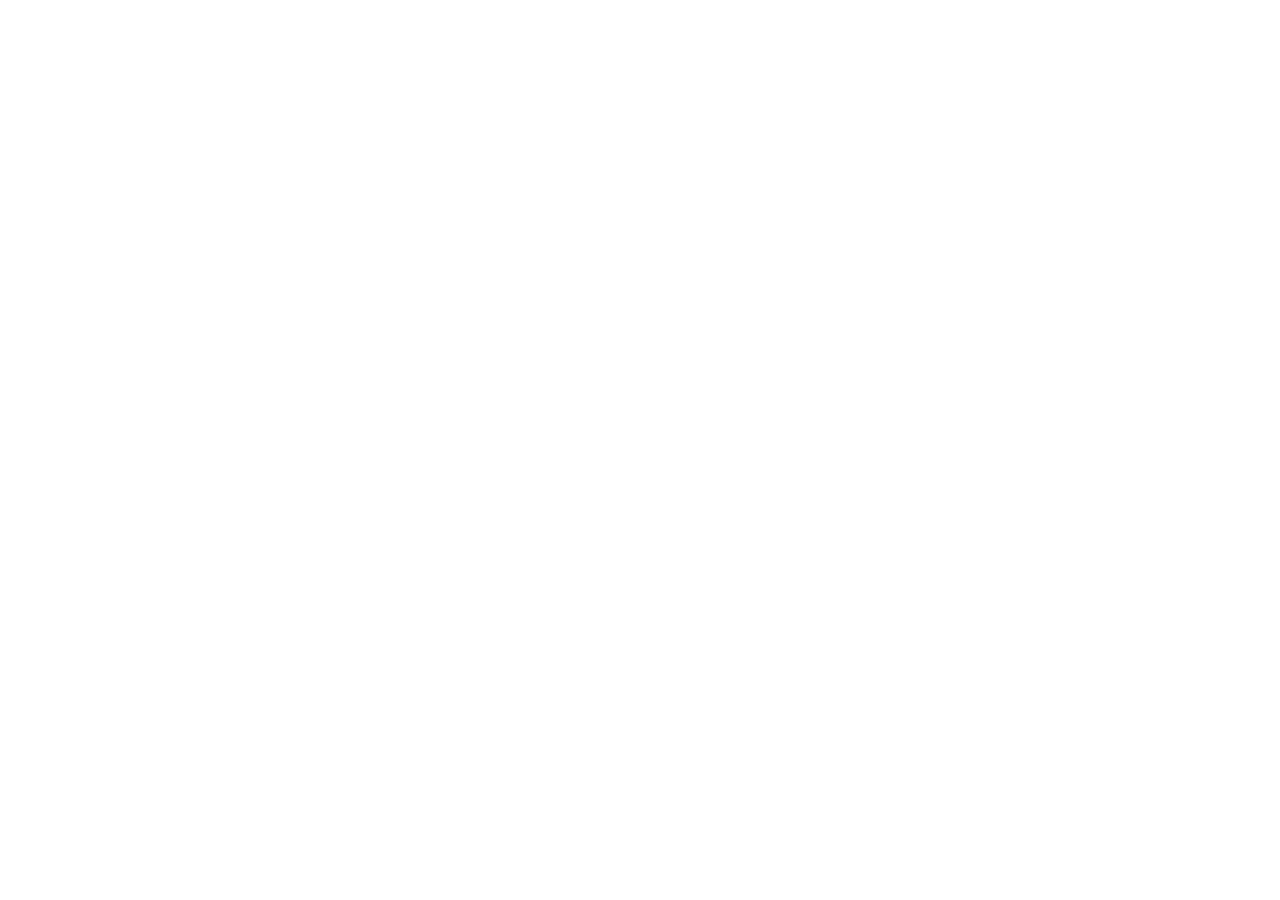
==== index.html @ 6feed7ff "feat: initialize KBZÓN HAUNDI project structure Setup initial React, Vite, and Tailwind CSS configur" ====
<!doctype html>
<html lang="es" class="scroll-smooth">
  <head>
    <meta charset="UTF-8" />
    <meta name="viewport" content="width=device-width, initial-scale=1.0" />
    <title>KBZÓN HAUNDI — Gastrobar Editorial · Gros, Donostia</title>
    <meta name="description" content="Gastrobar de cocina vasca de fusión en el barrio de Gros, Donostia–San Sebastián. Pintxos, medias raciones y cocina con carácter." />
    <meta property="og:title" content="KBZÓN HAUNDI — Gastrobar Editorial · Gros, Donostia" />
    <meta property="og:description" content="Cocina vasca con carácter. Una mesa para disfrutarla en el barrio de Gros, Donostia–San Sebastián." />
    <meta property="og:type" content="restaurant" />
    <meta property="og:image" content="/assets/aistudio/images_b47eea4e.jpg" />
    <meta name="twitter:card" content="summary_large_image" />
    <link rel="icon" type="image/jpeg" href="/assets/aistudio/images_b47eea4e.jpg" />
    <link rel="preconnect" href="https://fonts.googleapis.com" />
    <link rel="preconnect" href="https://fonts.gstatic.com" crossorigin />
    <link href="https://fonts.googleapis.com/css2?family=DM+Sans:ital,opsz,wght@0,9..40,300..800;1,9..40,300..800&family=Instrument+Serif:ital@0;1&display=swap" rel="stylesheet" />
  </head>
  <body class="bg-[#F3EEE5] text-[#211F1C] antialiased selection:bg-[#873C2F] selection:text-[#F3EEE5]">
    <div id="root"></div>
    <script type="module" src="/src/main.tsx"></script>
  </body>
</html>
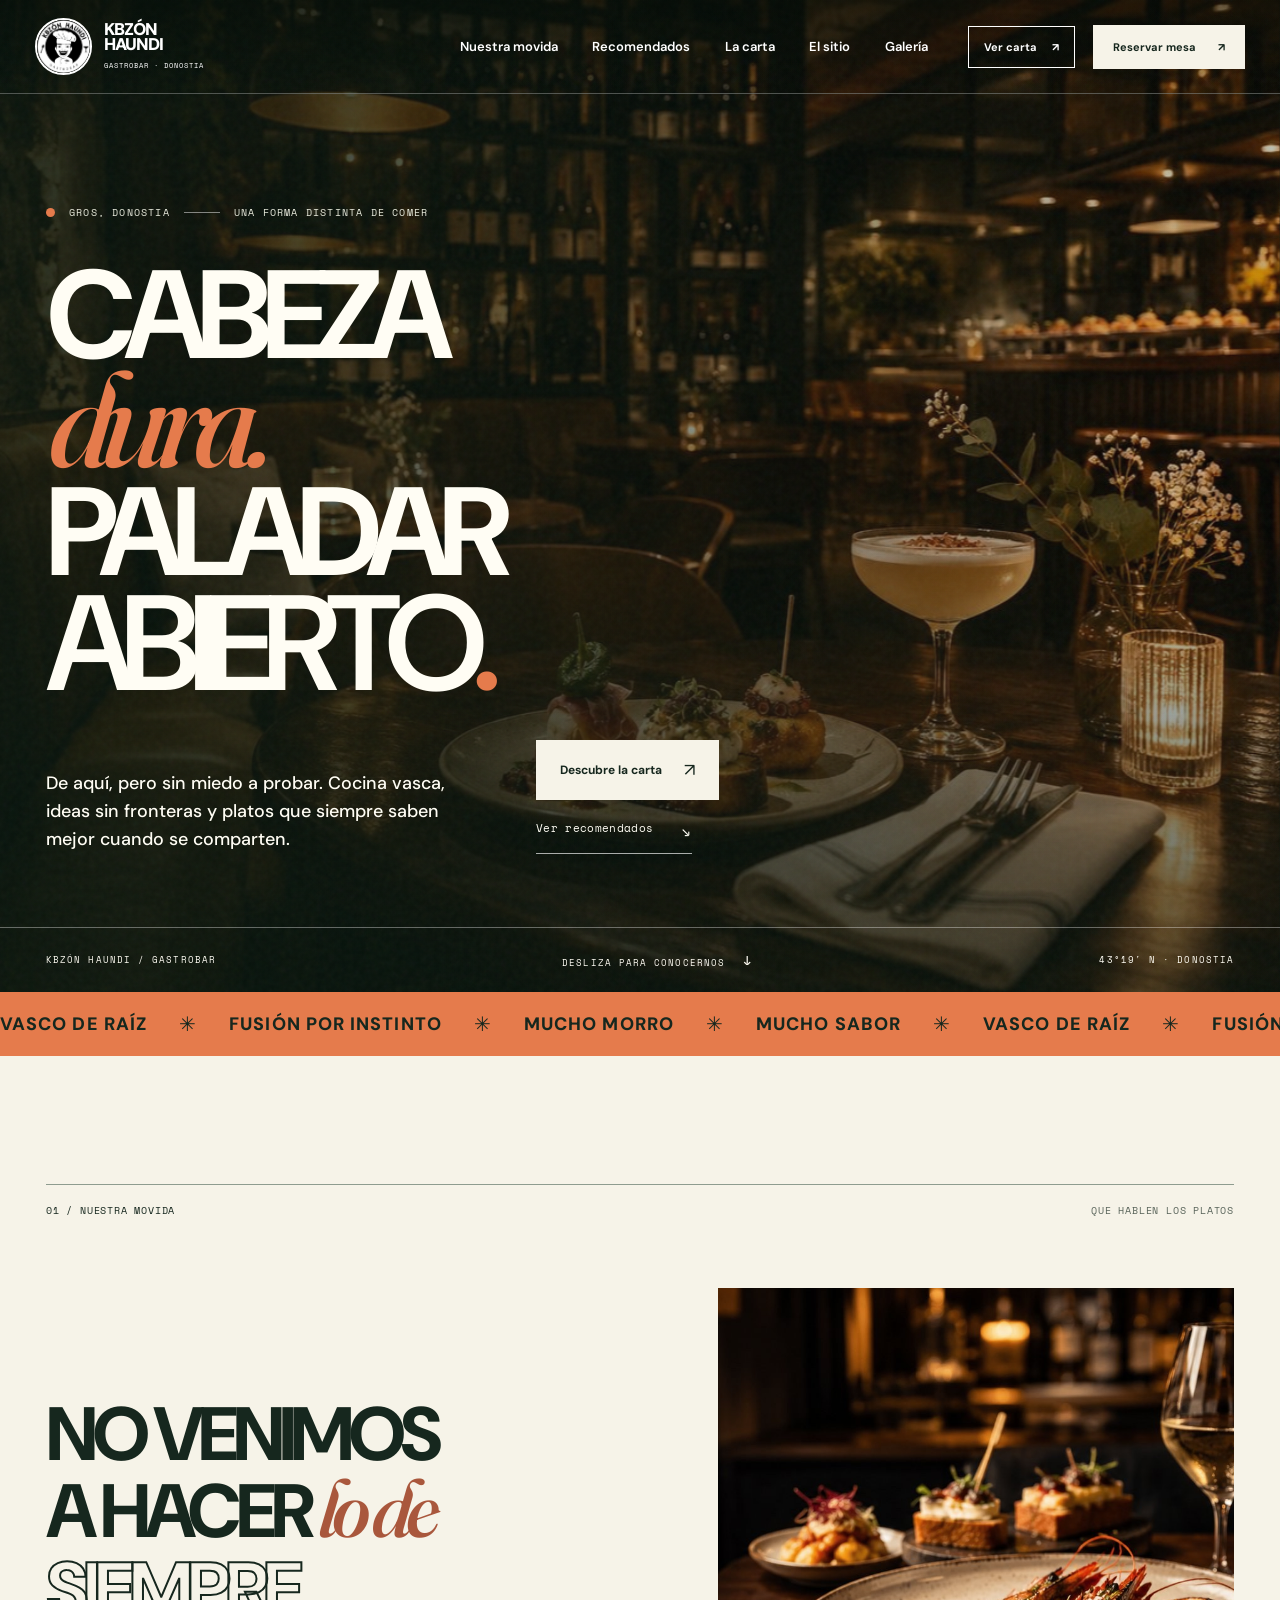
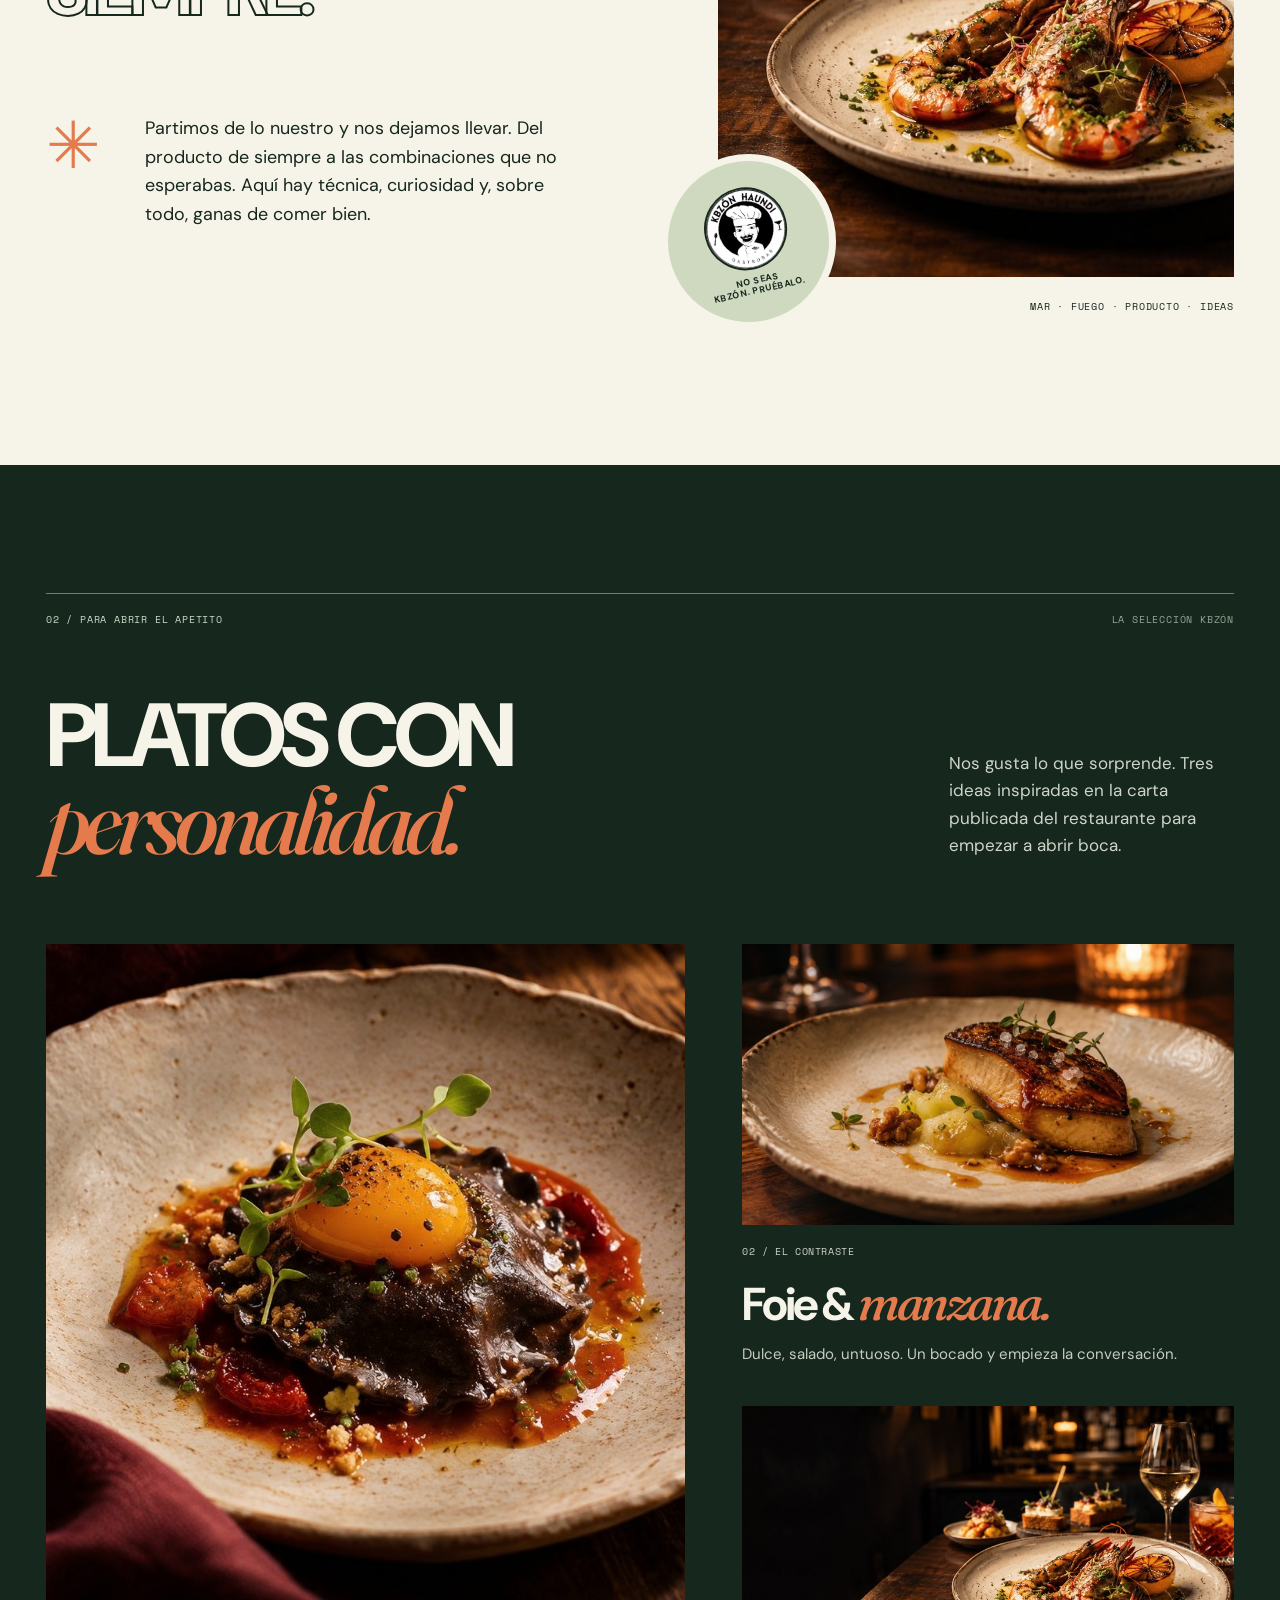
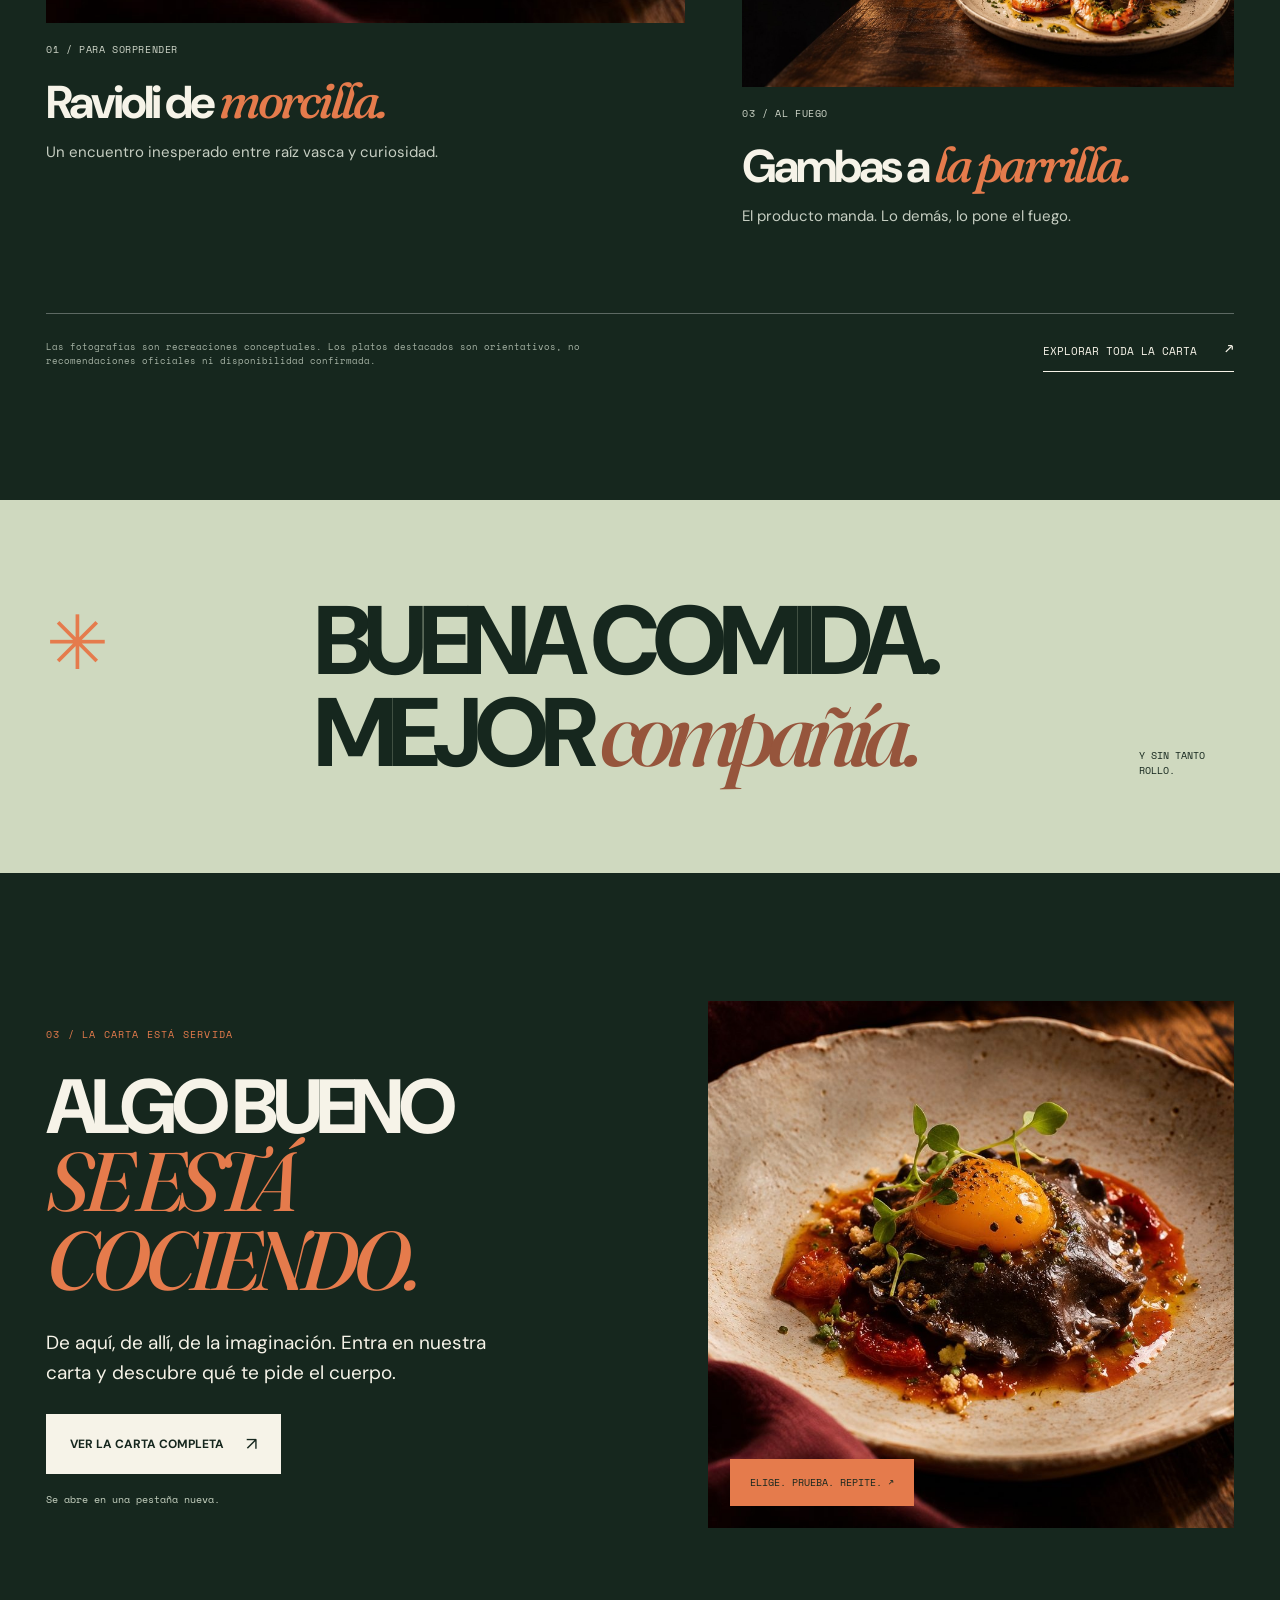
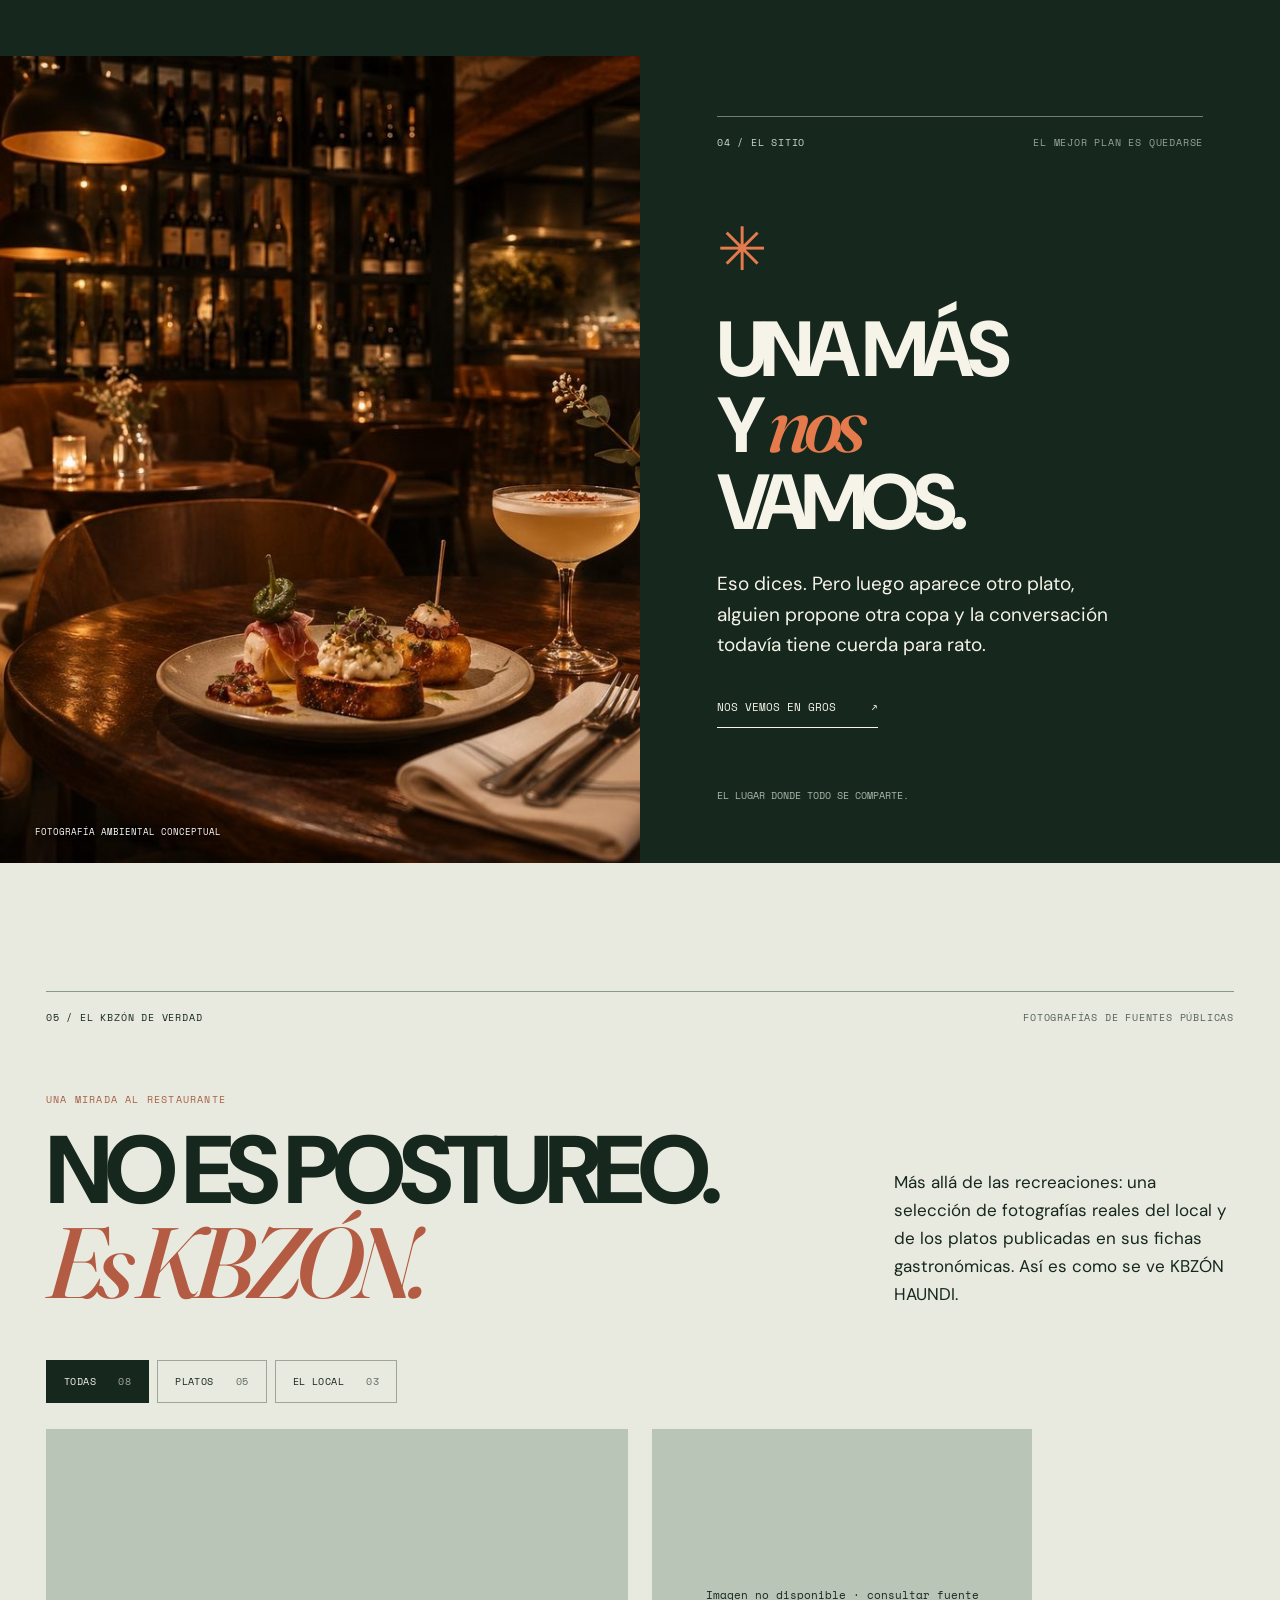
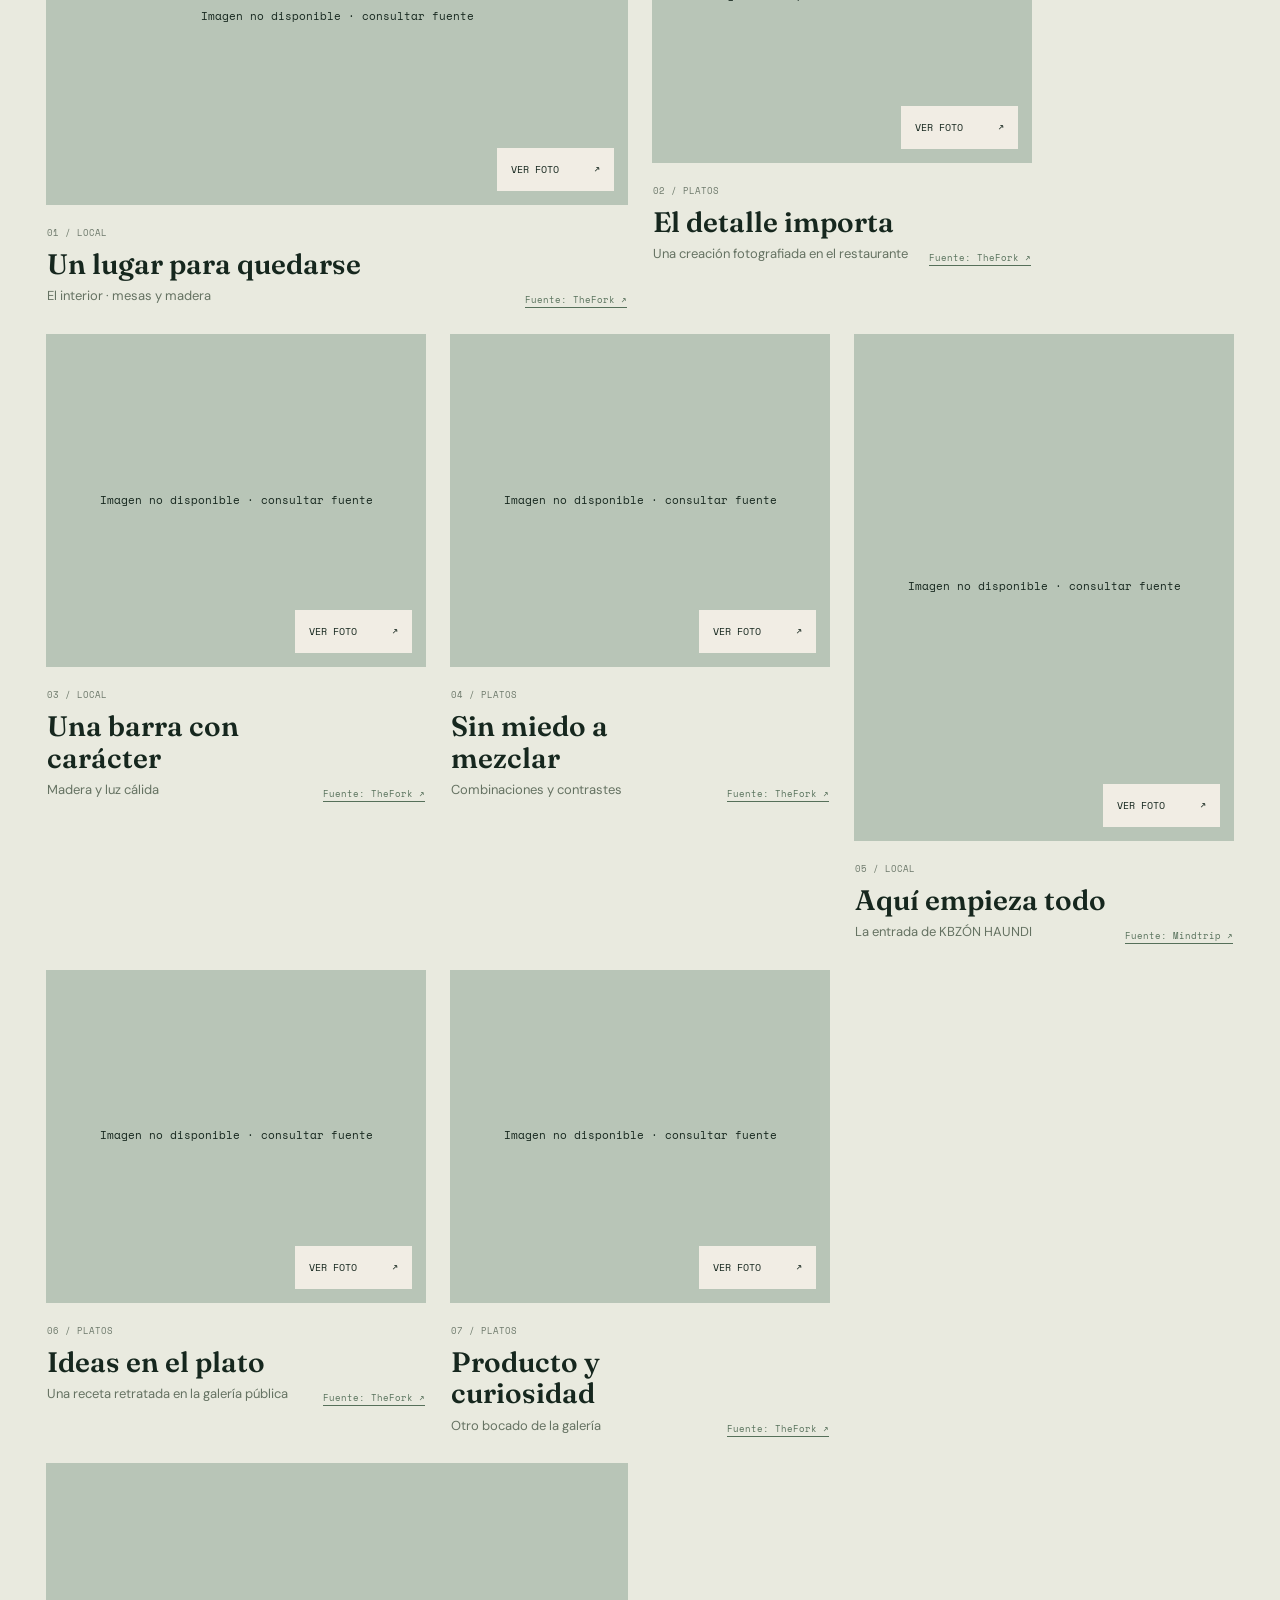
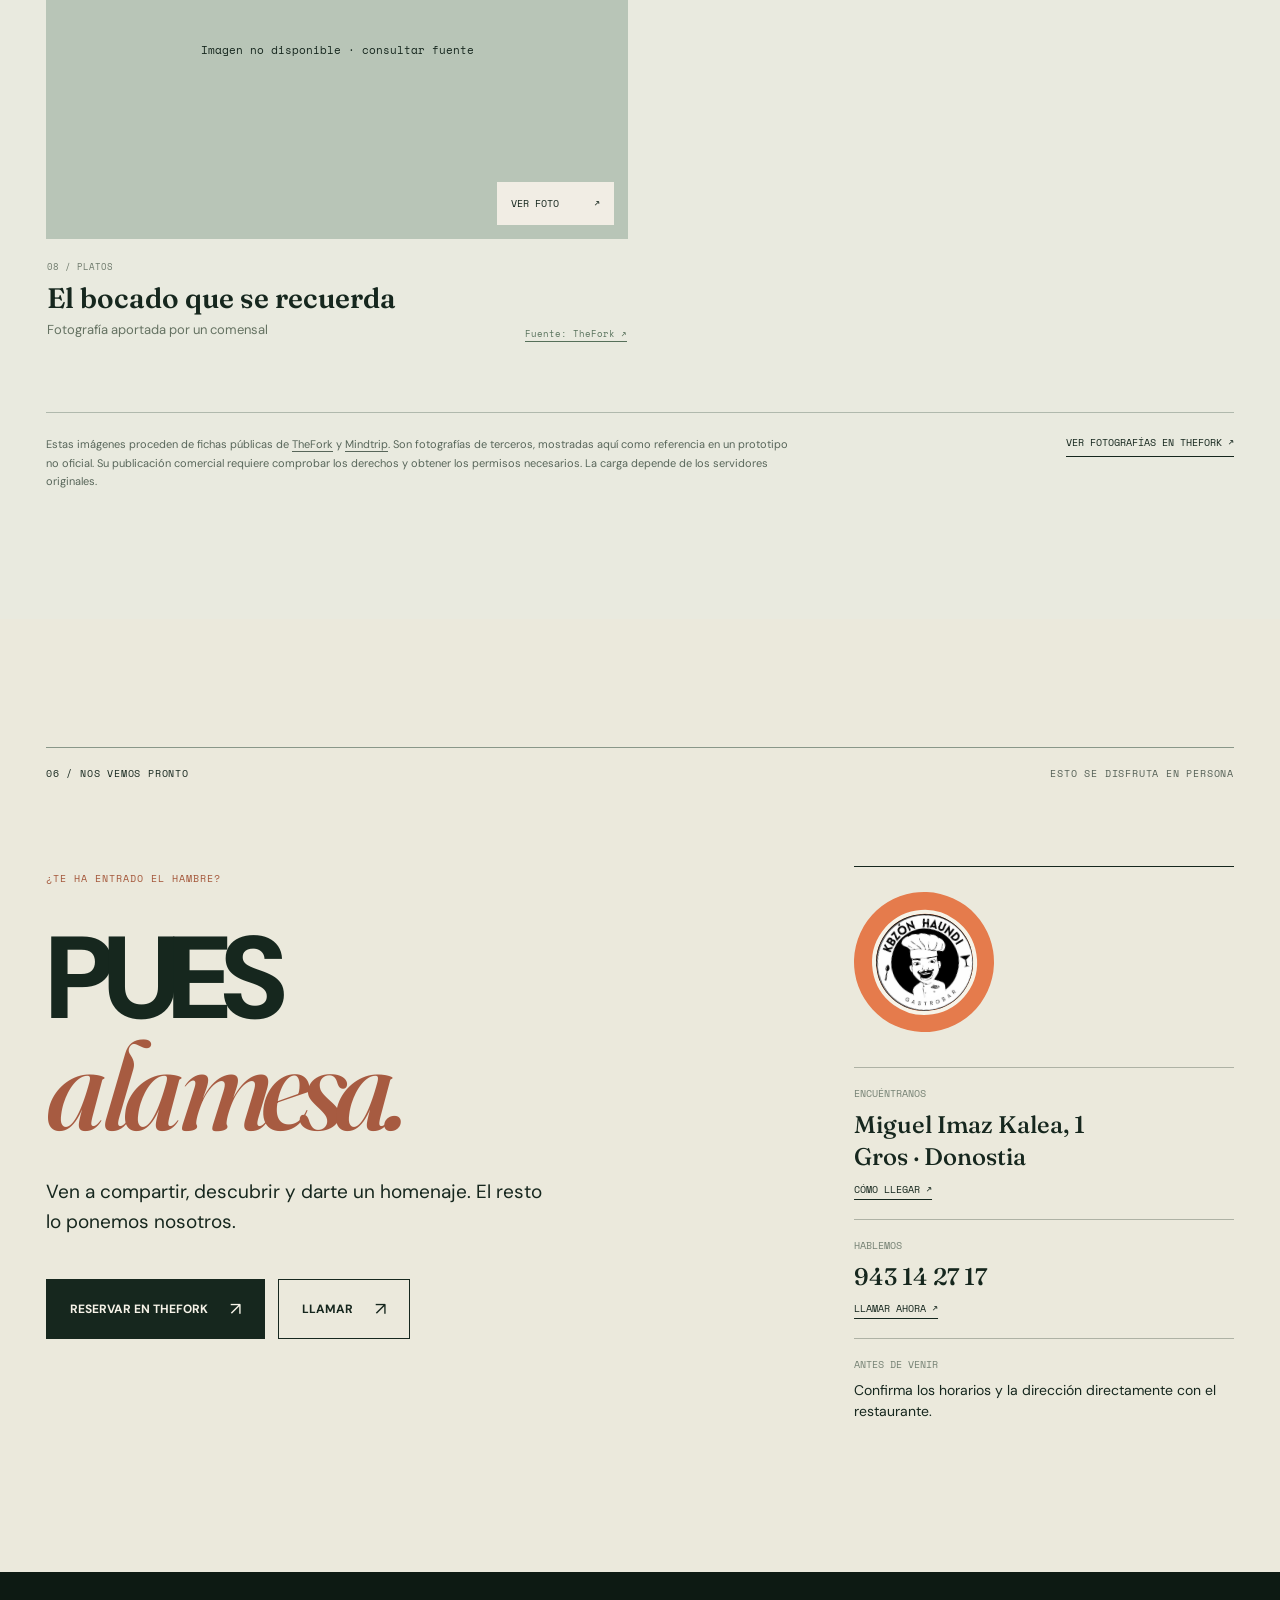
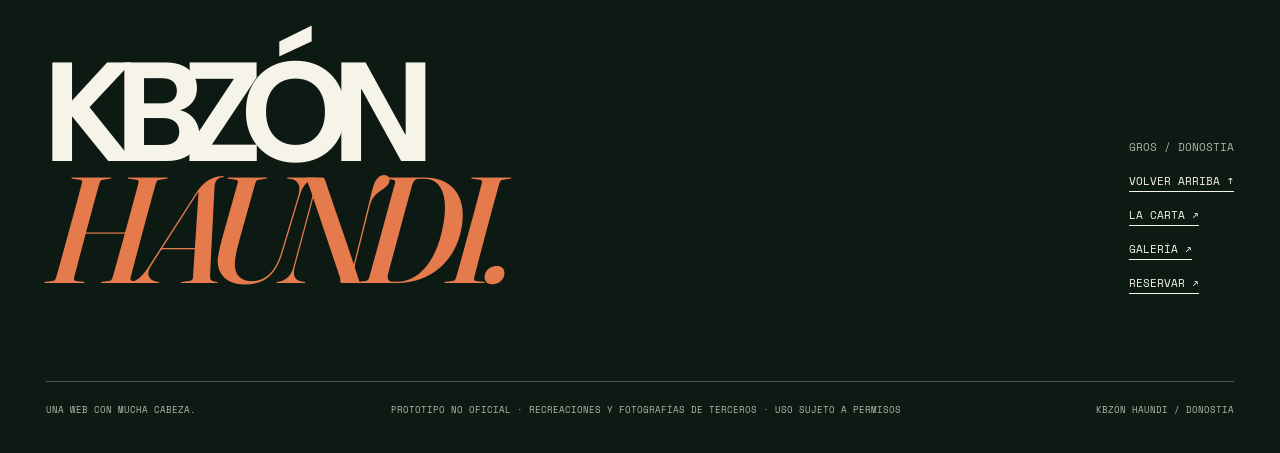
==== commit 4cba4acd: "KBZON V7: corregir acordeones moviles y preparar sitio estatico Cloudflare Pages" ====
--- a/index.html
+++ b/index.html
@@ -1,23 +1,412 @@
-<!doctype html>
-<html lang="es" class="scroll-smooth">
-  <head>
-    <meta charset="UTF-8" />
-    <meta name="viewport" content="width=device-width, initial-scale=1.0" />
-    <title>KBZÓN HAUNDI — Gastrobar Editorial · Gros, Donostia</title>
-    <meta name="description" content="Gastrobar de cocina vasca de fusión en el barrio de Gros, Donostia–San Sebastián. Pintxos, medias raciones y cocina con carácter." />
-    <meta property="og:title" content="KBZÓN HAUNDI — Gastrobar Editorial · Gros, Donostia" />
-    <meta property="og:description" content="Cocina vasca con carácter. Una mesa para disfrutarla en el barrio de Gros, Donostia–San Sebastián." />
-    <meta property="og:type" content="restaurant" />
-    <meta property="og:image" content="/assets/aistudio/images_b47eea4e.jpg" />
-    <meta name="twitter:card" content="summary_large_image" />
-    <link rel="icon" type="image/jpeg" href="/assets/aistudio/images_b47eea4e.jpg" />
-    <link rel="preconnect" href="https://fonts.googleapis.com" />
-    <link rel="preconnect" href="https://fonts.gstatic.com" crossorigin />
-    <link href="https://fonts.googleapis.com/css2?family=DM+Sans:ital,opsz,wght@0,9..40,300..800;1,9..40,300..800&family=Instrument+Serif:ital@0;1&display=swap" rel="stylesheet" />
-  </head>
-  <body class="bg-[#F3EEE5] text-[#211F1C] antialiased selection:bg-[#873C2F] selection:text-[#F3EEE5]">
-    <div id="root"></div>
-    <script type="module" src="/src/main.tsx"></script>
-  </body>
-</html>
-
+<!DOCTYPE html>
+
+<html lang="es">
+<head>
+<meta charset="utf-8"/>
+<meta content="width=device-width, initial-scale=1" name="viewport"/>
+<meta content="#16271E" name="theme-color"/>
+<meta content="KBZÓN HAUNDI · Gastrobar en Gros, Donostia. Cocina vasca con personalidad, pintxos y platos para compartir. Un lugar con mucho morro y mucho sabor." name="description"/>
+<meta content="KBZÓN HAUNDI — Cabeza dura, paladar abierto" property="og:title"/>
+<meta content="Cocina vasca, platos para compartir y mucha personalidad en Gros, Donostia." property="og:description"/>
+<meta content="assets/local.jpg" property="og:image"/>
+<link href="assets/photo-01.jpg" rel="icon" type="image/jpeg"/>
+<link href="https://fonts.googleapis.com" rel="preconnect"/>
+<link crossorigin="" href="https://fonts.gstatic.com" rel="preconnect"/>
+<link href="https://fonts.googleapis.com/css2?family=DM+Sans:wght@400;500;600;700;800&amp;family=Fraunces:ital,opsz,wght,SOFT,WONK@0,9..144,400,0,0;0,9..144,500,0,0;0,9..144,600,0,0;1,9..144,400,0,1;1,9..144,500,0,1&amp;family=Space+Mono:wght@400;700&amp;display=swap" rel="stylesheet"/>
+<style>:root{--forest:#16271E;--forest-deep:#0D1A13;--forest-2:#213B2B;--cream:#F6F3E8;--paper:#EBE9DC;--chalk:#FFFDF4;--sage:#CFD9BF;--orange:#E57B4C;--muted:#A2AA9C;--ink:#203125;--mono:'Space Mono',monospace;--sans:'DM Sans',sans-serif;--serif:'Fraunces',Georgia,serif;--wrap:1300px}
+*,*::before,*::after{box-sizing:border-box}html{scroll-behavior:smooth;scroll-padding-top:93px}body{margin:0;background:var(--cream);color:var(--forest);font-family:var(--sans);-webkit-font-smoothing:antialiased}body.lock{overflow:hidden}a{color:inherit;text-decoration:none}button{font:inherit;cursor:pointer}button,a{-webkit-tap-highlight-color:transparent}button:focus-visible,a:focus-visible{outline:3px solid var(--orange);outline-offset:4px}img{display:block;max-width:100%}::selection{background:var(--orange);color:var(--forest)}.content-wrap{width:min(var(--wrap),calc(100% - 92px));margin-inline:auto}.skip-link{position:absolute;z-index:200;top:-90px;left:12px;padding:14px;background:white;color:black}.skip-link:focus{top:12px}.scroll-progress{position:fixed;z-index:110;top:0;left:0;width:0;height:3px;background:var(--orange);pointer-events:none}.section-space{padding:clamp(88px,10vw,158px) 0}.section-eyebrow{display:flex;align-items:center;justify-content:space-between;gap:20px;border-top:1px solid #36514288;padding-top:18px;font:10px/1.5 var(--mono);letter-spacing:.08em}.section-eyebrow.light{color:#CDDAC9;border-color:#ffffff64}.section-eyebrow span:nth-child(2){opacity:.7}.reveal{opacity:0;transform:translateY(30px);transition:opacity .85s cubic-bezier(.2,.7,.2,1),transform .85s cubic-bezier(.2,.7,.2,1)}.reveal.is-visible{opacity:1;transform:translateY(0)}
+/* Sticky site header */
+.site-header{position:fixed;top:0;left:0;right:0;z-index:99;color:#fff;transition:background .35s ease,color .35s ease,box-shadow .35s ease,border .35s ease;border-bottom:1px solid #ffffff49;background:linear-gradient(180deg,rgba(5,12,7,.44),rgba(5,12,7,0));height:94px}.site-header.scrolled,.site-header.menu-active{height:76px;background:rgba(246,243,232,.97);color:var(--forest);border-color:#16271e26;box-shadow:0 8px 28px #0b20141c;backdrop-filter:blur(14px)}.header-inner{height:100%;width:min(1450px,calc(100% - 70px));margin:auto;display:flex;align-items:center;gap:30px;justify-content:space-between}.logo-link{display:flex;align-items:center;gap:12px;min-width:225px}.brand-mark{width:57px;height:57px;object-fit:cover;border-radius:50%;border:2px solid #fff;transition:transform .35s}.logo-link:hover .brand-mark{transform:rotate(-10deg)}.brand-lockup strong{font:900 17px/.87 var(--sans);letter-spacing:-.055em;display:block}.brand-lockup small{font:7px var(--mono);letter-spacing:.14em;display:block;margin-top:8px}.desktop-nav{display:flex;align-items:center;justify-content:center;gap:clamp(16px,2.7vw,40px);margin-left:auto}.desktop-nav a{font:600 13px var(--sans);position:relative;white-space:nowrap;padding:12px 0}.desktop-nav a::after{content:'';height:1px;position:absolute;left:0;right:100%;bottom:4px;background:currentColor;transition:right .25s}.desktop-nav a:hover::after,.desktop-nav a.active::after{right:0}.header-cta{display:flex;align-items:center;gap:18px;margin-left:10px}.icon-button{display:inline-flex;align-items:center;gap:5px;background:none;border:0;color:inherit;padding:7px}.icon-button svg{width:21px;height:21px;fill:none;stroke:currentColor;stroke-width:1.8}.icon-button span{font:10px var(--mono)}.reserve-header{background:var(--cream);color:var(--forest);padding:15px 20px;display:inline-flex;gap:22px;align-items:center;font:700 11px var(--sans);white-space:nowrap;transition:background .25s,transform .25s}.reserve-header:hover{transform:translateY(-2px);background:var(--sage)}.site-header.scrolled .reserve-header,.site-header.menu-active .reserve-header{background:var(--forest);color:var(--cream)}.site-header.scrolled .reserve-header:hover{background:var(--forest-2)}.menu-toggle{width:43px;height:43px;border:1px solid currentColor;color:inherit;background:transparent;display:none;align-items:center;justify-content:center;flex-direction:column;gap:6px}.menu-toggle span{height:1px;width:23px;background:currentColor;transition:transform .25s}.menu-toggle[aria-expanded=true] span:first-child{transform:translateY(3.5px) rotate(45deg)}.menu-toggle[aria-expanded=true] span:last-child{transform:translateY(-3.5px) rotate(-45deg)}.mobile-menu{display:none;position:fixed;inset:76px 0 0;z-index:95;background:var(--cream);color:var(--forest);padding:36px 6vw;overflow-y:auto}.mobile-menu.open{display:block}.mobile-menu nav{max-width:950px;margin:auto}.mobile-menu nav a{display:flex;gap:25px;align-items:baseline;border-bottom:1px solid #16271e40;padding:19px 0;font:600 clamp(28px,5vw,48px)/1.1 var(--serif)}.mobile-menu nav a span{font:11px var(--mono);color:#657467}.mobile-menu nav a b{margin-left:auto;font:25px var(--sans)}.mobile-menu-foot{text-align:center;font:10px var(--mono);padding:30px 0;color:#657467}
+/* Photo-first hero */
+.hero{position:relative;min-height:clamp(740px,100svh,1050px);display:flex;align-items:flex-end;color:var(--chalk);overflow:hidden;background:var(--forest-deep)}.hero-photo,.hero-shade,.hero-grain{position:absolute;inset:0;width:100%;height:100%}.hero-photo{object-fit:cover;object-position:center 45%;animation:hero-scale 1.7s cubic-bezier(.2,.65,.2,1) both}.hero-shade{background:linear-gradient(90deg,rgba(8,21,13,.87) 0%,rgba(8,21,13,.64) 37%,rgba(8,21,13,.14) 90%),linear-gradient(0deg,rgba(8,20,12,.65) 0%,rgba(8,20,12,0) 53%,rgba(8,20,12,.22) 100%)}.hero-grain{opacity:.25;pointer-events:none;background-image:url("data:image/svg+xml,%3Csvg viewBox='0 0 180 180' xmlns='http://www.w3.org/2000/svg'%3E%3Cfilter id='n'%3E%3CfeTurbulence type='fractalNoise' baseFrequency='.9' numOctaves='3' stitchTiles='stitch'/%3E%3C/filter%3E%3Crect width='100%25' height='100%25' filter='url(%23n)' opacity='.18'/%3E%3C/svg%3E")}.hero-content{position:relative;z-index:1;padding-top:205px;padding-bottom:138px}.hero-overline{display:flex;align-items:center;gap:14px;font:10px var(--mono);letter-spacing:.12em;color:#E9EBDD}.line-dot{width:9px;height:9px;border-radius:50%;background:var(--orange)}.thin-sep{display:block;width:36px;height:1px;background:#ffffff7a}.hero h1{font:700 clamp(82px,9.8vw,165px)/.86 var(--sans);letter-spacing:-.088em;margin:42px 0 38px;max-width:1060px}.hero h1 .serif-hero{font:italic 500 1.06em/.75 var(--serif);letter-spacing:-.08em;color:var(--orange);display:inline-block;transform:translateX(4px)}.hero h1>em{font:600 1.08em/.85 var(--sans);font-style:normal;letter-spacing:-.09em;color:var(--chalk)}.hero h1 .period{color:var(--orange)}.hero-lower{display:flex;align-items:flex-end;gap:50px;max-width:860px}.hero-lower p{font-size:clamp(16px,1.4vw,20px);font-weight:500;line-height:1.58;max-width:440px;margin:0}.hero-links{display:flex;flex-direction:column;gap:20px;align-items:start}.button{border:1px solid transparent;display:inline-flex;justify-content:space-between;align-items:center;gap:22px;min-height:54px;padding:17px 23px;font:700 12px var(--sans);transition:background .25s,color .25s,transform .25s}.button:hover{transform:translateY(-3px)}.button span{font-size:18px;font-weight:400}.button-cream{color:var(--forest);background:var(--cream)}.button-cream:hover{background:var(--sage)}.button-dark{color:var(--cream);background:var(--forest)}.button-dark:hover{background:var(--forest-2)}.button-outline{border-color:var(--forest);color:var(--forest);background:transparent}.button-outline:hover{background:var(--forest);color:var(--cream)}.text-arrow{font:11px var(--mono);letter-spacing:.03em;border-bottom:1px solid #ffffffa6;padding-bottom:9px;display:inline-flex;justify-content:space-between;gap:28px}.text-arrow span{font-size:16px}.hero-foot{z-index:2;position:absolute;bottom:0;left:0;right:0;min-height:65px;padding:17px max(46px,calc((100vw - var(--wrap))/2));border-top:1px solid #ffffff5a;display:flex;align-items:center;justify-content:space-between;font:9px var(--mono);letter-spacing:.12em}.hero-foot a span{font-size:17px;margin-left:10px}.hero-foot a:hover{color:var(--orange)}@keyframes hero-scale{from{opacity:.25;transform:scale(1.06)}to{opacity:1;transform:scale(1)}}
+.marquee{overflow:hidden;background:var(--orange);color:var(--forest);padding:19px 0;white-space:nowrap}.marquee-track{display:flex;gap:32px;width:max-content;align-items:center;animation:marquee 40s linear infinite}.marquee-track span{font:800 18px var(--sans);letter-spacing:.06em}.marquee-track .asterisk{font-size:20px;font-weight:400}@keyframes marquee{to{transform:translateX(-50%)}}
+/* Manifesto */
+.philosophy{background:var(--cream)}.philosophy-grid{display:grid;grid-template-columns:1.05fr .95fr;gap:clamp(60px,8vw,135px);align-items:center;margin-top:70px}.philosophy-copy h2{font:800 clamp(52px,5.9vw,95px)/1.03 var(--sans);letter-spacing:-.08em;margin:0}.serif-italic,.philosophy-copy h2 .serif-italic{font:italic 500 1.07em/.76 var(--serif);color:#A9573C;letter-spacing:-.08em}.philosophy-copy h2 .outline{color:transparent;-webkit-text-stroke:2px var(--forest)}.philosophy-bottom{margin-top:85px;display:flex;align-items:flex-start;gap:45px}.philosophy-bottom p{font-size:clamp(16px,1.4vw,21px);max-width:430px;line-height:1.6;margin:0}.twisted-star{font-size:65px;color:var(--orange);line-height:1}.philosophy-media{position:relative;padding-bottom:60px}.philosophy-media>img{width:100%;height:clamp(440px,46vw,660px);object-fit:cover;object-position:75% 50%;filter:saturate(.92)}.philosophy-stamp{position:absolute;bottom:8px;left:-57px;width:175px;height:175px;background:var(--sage);border-radius:50%;border:7px solid var(--cream);display:flex;flex-direction:column;align-items:center;justify-content:center;gap:7px;transform:rotate(-13deg)}.philosophy-stamp img{width:83px;height:83px;border-radius:50%;border:2px solid var(--forest)}.philosophy-stamp span{font:700 9px/1.05 var(--sans);letter-spacing:.07em;text-align:center}.editorial-note{font:10px var(--mono);position:absolute;bottom:23px;right:0;letter-spacing:.08em}
+/* Recommended */
+.recommended{background:var(--forest);color:var(--cream)}.recommended-head{display:flex;align-items:end;justify-content:space-between;gap:60px;margin:65px 0 75px}.recommended-head h2{font:800 clamp(54px,7vw,108px)/.99 var(--sans);letter-spacing:-.078em;margin:0}.recommended-head h2 em{font:italic 500 1.06em/.8 var(--serif);letter-spacing:-.07em;color:var(--orange)}.recommended-head p{max-width:285px;font-size:17px;line-height:1.6;color:#CED5C8;margin:0 0 10px}.recommended-grid{display:grid;grid-template-columns:1.13fr .87fr;column-gap:clamp(24px,5vw,74px);row-gap:65px;align-items:start}.feature-card{min-width:0}.feature-primary{grid-row:span 2}.feature-secondary{margin-top:90px}.feature-third{margin-top:-35px}.feature-photo{display:block;position:relative;width:100%;height:auto;aspect-ratio:1.13;overflow:hidden;border:0;padding:0;background:#26392b;text-align:left}.feature-secondary .feature-photo{aspect-ratio:1}.feature-third .feature-photo{aspect-ratio:1.45}.feature-photo img{position:absolute;inset:0;display:block;width:100%;height:100%;object-fit:cover;object-position:center;transition:transform .8s cubic-bezier(.2,.7,.2,1);filter:saturate(.94)}.feature-photo:hover img{transform:scale(1.055)}.photo-open{position:absolute;right:20px;bottom:20px;padding:13px 17px;background:var(--cream);color:var(--forest);font:10px var(--mono);opacity:0;transform:translateY(8px);transition:opacity .3s,transform .3s}.feature-photo:hover .photo-open,.feature-photo:focus-visible .photo-open{opacity:1;transform:translateY(0)}.feature-meta{display:flex;justify-content:space-between;align-items:center;padding-top:19px;font:10px var(--mono);letter-spacing:.06em;color:#CED5C8}.heart-toggle{border:1px solid #cad1bf9f;color:#fff;background:transparent;width:37px;height:37px;border-radius:50%;font:24px var(--sans);line-height:1}.heart-toggle.is-saved{background:var(--orange);color:var(--forest);border-color:var(--orange)}.feature-card h3{margin:12px 0 10px;font:700 clamp(30px,3.6vw,54px)/1.05 var(--sans);letter-spacing:-.065em}.feature-card h3 em{font:italic 500 1.08em var(--serif);letter-spacing:-.07em;color:var(--orange)}.feature-card p{margin:0;color:#C6CEC2;font-size:15px;line-height:1.55}.recommended-bottom{display:flex;justify-content:space-between;gap:36px;align-items:center;margin-top:85px;border-top:1px solid #ffffff4e;padding-top:22px}.recommended-bottom p{font:9px/1.6 var(--mono);color:#A7B4A6;max-width:540px;margin:0}.light-link{font:11px var(--mono);white-space:nowrap;border-bottom:1px solid var(--cream);padding-bottom:10px}.light-link span{font-size:17px;margin-left:20px}.light-link:hover{color:var(--orange)}
+.quote-band{background:var(--sage)}.quote-inner{display:flex;align-items:center;justify-content:space-between;gap:20px;padding-block:95px}.quote-star{color:var(--orange);font-size:75px;align-self:flex-start}.quote-inner p{font:800 clamp(49px,7.6vw,120px)/.94 var(--sans);letter-spacing:-.085em;margin:0}.quote-inner p em{font:italic 500 1em/.76 var(--serif);color:#96553c}.quote-tail{font:10px var(--mono);max-width:95px;line-height:1.5;align-self:flex-end}
+/* Menu inside page */
+.carta-section{background:var(--cream)}.menu-intro{display:flex;justify-content:space-between;align-items:end;gap:55px;margin:57px 0 60px}.menu-intro h2{font:800 clamp(54px,6.8vw,105px)/1 var(--sans);letter-spacing:-.08em;margin:0}.menu-intro h2 em{font:italic 500 1.07em/.85 var(--serif);color:#AA5A3E;letter-spacing:-.075em}.menu-intro p{font-size:17px;max-width:530px;line-height:1.6;margin:25px 0 0}.menu-intro-actions{display:flex;flex-direction:column;gap:13px;align-items:center;min-width:205px}.menu-intro-actions .button{width:100%}.menu-intro-actions>span{font:10px var(--mono)}.surprise-result{background:var(--sage);border-left:6px solid var(--orange);padding:28px 34px;display:flex;align-items:center;justify-content:space-between;gap:35px;margin-bottom:36px}.surprise-result[hidden]{display:none}.surprise-result small{font:10px var(--mono)}.surprise-result h3{font:700 clamp(30px,3.3vw,48px)/1 var(--serif);margin:12px 0}.surprise-result p{margin:0;font-size:15px}.surprise-actions{display:flex;flex-wrap:wrap;gap:10px}.surprise-actions button{padding:13px 15px;background:var(--forest);color:var(--cream);border:0;font:10px var(--mono)}.surprise-actions button+button{border:1px solid var(--forest);background:transparent;color:var(--forest)}.menu-panel{display:grid;grid-template-columns:.84fr 1.16fr;gap:clamp(35px,6vw,95px);min-height:510px}.menu-filters{border-top:1px solid var(--forest)}.menu-filter{width:100%;display:flex;gap:20px;align-items:center;text-align:left;border:0;border-bottom:1px solid #16271e40;background:none;padding:24px 3px;color:#738072;font:10px var(--mono);transition:color .2s}.menu-filter>span{font:800 clamp(18px,2.1vw,32px) var(--sans);letter-spacing:-.045em;color:var(--forest);opacity:.55}.menu-filter b{font-size:21px;font-weight:400;margin-left:auto;transform:rotate(-45deg);transition:transform .25s}.menu-filter.active{color:#B75C3F}.menu-filter.active>span{opacity:1}.menu-filter.active b{transform:rotate(0)}.menu-filter:hover>span{opacity:1}.menu-display{border-top:1px solid var(--forest)}.dish-row{display:grid;grid-template-columns:37px 1fr auto;gap:20px;border-bottom:1px solid #16271e30;padding:24px 0 21px;align-items:start}.dish-num{font:11px var(--mono);color:#7c897b;padding-top:8px}.dish-name{font:700 clamp(24px,2.25vw,33px)/1.13 var(--serif);letter-spacing:-.055em;margin:2px 0 10px}.dish-description{font-size:14px;color:#68776b;line-height:1.55;margin:0}.dish-tag{font:9px var(--mono);letter-spacing:.1em;color:#A85D43}.dish-save{width:36px;height:36px;border:1px solid #16271e70;border-radius:50%;font-size:24px;color:var(--forest);background:none}.dish-save.is-saved{background:var(--orange);border-color:var(--orange)}.menu-disclaimer{margin-top:70px;display:grid;grid-template-columns:.3fr 1fr auto;gap:40px;align-items:start;border-top:1px solid #16271e44;padding-top:20px}.menu-disclaimer span{font:9px var(--mono)}.menu-disclaimer p{font:11px/1.75 var(--sans);margin:0;color:#647267}.menu-disclaimer a{font:9px var(--mono);border-bottom:1px solid var(--forest);padding-bottom:7px;white-space:nowrap}
+/* Ambience */
+.atmosphere{background:var(--forest);color:var(--cream);display:grid;grid-template-columns:1fr 1fr;min-height:780px}.atmosphere-image{position:relative;min-height:780px}.atmosphere-image img{width:100%;height:100%;object-fit:cover;object-position:center 50%;position:absolute;inset:0}.atmosphere-image span{position:absolute;left:35px;bottom:25px;color:white;text-shadow:0 2px 4px #000;font:9px var(--mono)}.atmosphere-copy{padding:60px clamp(35px,6vw,100px);display:flex;flex-direction:column;justify-content:space-between}.atmosphere-copy>div:nth-child(2){padding:60px 0}.small-coral-star{color:var(--orange);font-size:60px}.atmosphere-copy h2{font:800 clamp(60px,6.1vw,105px)/.98 var(--sans);letter-spacing:-.09em;margin:23px 0 28px}.atmosphere-copy h2 em{font:italic 500 1.04em/.8 var(--serif);color:var(--orange)}.atmosphere-copy p{font-size:19px;line-height:1.6;max-width:410px}.atmosphere-copy a{font:11px var(--mono);display:inline-flex;gap:35px;border-bottom:1px solid var(--cream);padding-bottom:12px;margin-top:20px}.atmosphere-footer{font:10px var(--mono);color:#aab9a9}
+/* Footer and booking */
+.reserve-section{background:var(--paper)}.reserve-grid{display:grid;grid-template-columns:1.3fr .7fr;gap:clamp(60px,8vw,130px);padding-top:85px}.reserve-pre{font:10px var(--mono);letter-spacing:.1em;color:#a4573a}.reserve-main h2{font:800 clamp(78px,9.1vw,145px)/.96 var(--sans);letter-spacing:-.09em;margin:36px 0 30px}.reserve-main h2 em{font:italic 500 1.07em/.78 var(--serif);color:#a75b41;white-space:nowrap}.reserve-main p{font-size:19px;line-height:1.6;max-width:510px}.reserve-buttons{display:flex;gap:13px;flex-wrap:wrap;margin-top:42px}.reserve-info{border-top:1px solid var(--forest);padding-top:25px}.stamp-logo{width:140px;height:140px;background:var(--orange);border-radius:50%;display:grid;place-items:center;margin-bottom:35px;transform:rotate(-9deg)}.stamp-logo img{width:105px;height:105px;border-radius:50%;border:4px solid var(--cream)}.info-row{border-top:1px solid #16271e49;padding:18px 0 22px;display:flex;flex-direction:column;gap:8px}.info-row small{font:10px var(--mono);color:#768274}.info-row strong{font:500 24px/1.35 var(--serif)}.info-row span{font-size:14px;line-height:1.5}.info-row a{font:10px var(--mono);text-decoration:underline;text-underline-offset:6px;align-self:start}.site-footer{background:var(--forest-deep);color:var(--cream);padding:85px 0 35px}.footer-main{display:flex;justify-content:space-between;align-items:end;gap:30px}.footer-brand{font:800 clamp(70px,11vw,180px)/.8 var(--sans);letter-spacing:-.105em}.footer-brand em{font:italic 500 1.07em/.78 var(--serif);color:var(--orange)}.footer-links{display:flex;flex-direction:column;gap:18px;font:11px var(--mono)}.footer-links span{color:#a6b3a6}.footer-links a{text-decoration:underline;text-underline-offset:6px}.footer-meta{border-top:1px solid #ffffff44;display:flex;gap:25px;justify-content:space-between;align-items:center;margin-top:90px;padding-top:21px;color:#aebbad;font:9px/1.6 var(--mono)}
+/* Modal/notice */
+dialog{border:0}dialog::backdrop{background:rgba(4,14,7,.72);backdrop-filter:blur(6px)}.favorite-dialog{margin:auto min(3vw,40px) auto auto;width:min(515px,calc(100vw - 20px));height:100dvh;max-height:none;padding:clamp(24px,4vw,52px);background:var(--cream);color:var(--forest);box-shadow:-20px 0 60px #09160d4d}.fav-head{display:flex;justify-content:space-between;align-items:center;font:10px var(--mono)}.fav-head button,#close-photo{border:1px solid var(--forest);background:transparent;padding:11px;color:var(--forest)}.favorite-dialog h2{font:800 clamp(44px,5vw,64px)/1 var(--sans);letter-spacing:-.07em;margin:56px 0 12px}.favorite-dialog h2 em{font:italic 500 1.04em var(--serif);color:#af5c41}.favorite-dialog>p{line-height:1.6;color:#667467}.favorite-items{margin:30px 0;min-height:100px}.fav-item{border-top:1px solid #16271e33;padding:16px 0;display:flex;align-items:center;justify-content:space-between;gap:12px}.fav-item strong{font:500 21px var(--serif)}.fav-item button{border:0;background:transparent;color:var(--forest);font-size:20px}.fav-empty{padding:25px 0;border-block:1px solid #16271e33}.fav-actions{display:flex;gap:12px;flex-wrap:wrap}.fav-actions button{border:0;background:var(--forest);color:var(--cream);padding:14px;font:10px var(--mono)}.fav-actions button+button{background:none;color:var(--forest);border:1px solid var(--forest)}.photo-dialog{background:transparent;color:var(--cream);max-width:92vw;max-height:88vh;padding:0;overflow:visible}.photo-dialog img{max-height:75vh;width:auto;max-width:92vw;object-fit:contain}.photo-dialog p{text-align:center;font:9px/1.6 var(--mono)}#close-photo{position:absolute;top:-55px;right:0;color:var(--cream);border-color:var(--cream)}.toast{position:fixed;bottom:25px;left:50%;z-index:130;background:var(--orange);color:var(--forest);padding:14px 23px;font:12px var(--sans);box-shadow:0 10px 30px #0004;opacity:0;transform:translate(-50%,12px);transition:opacity .2s,transform .2s;pointer-events:none}.toast.show{opacity:1;transform:translate(-50%,0)}
+@media(max-width:1200px){.desktop-nav{gap:16px}.desktop-nav a{font-size:12px}.header-inner{width:calc(100% - 48px);gap:20px}.logo-link{min-width:190px}.brand-mark{width:49px;height:49px}.brand-lockup strong{font-size:16px}.hero h1{font-size:clamp(79px,10vw,135px)}.philosophy-grid{gap:60px}.philosophy-copy h2{font-size:clamp(50px,6vw,72px)}.reserve-main h2{font-size:clamp(72px,9vw,122px)}}
+@media(max-width:1000px){.desktop-nav{display:none}.menu-toggle{display:flex}.header-cta{margin-left:auto}.site-header{height:79px}.site-header.scrolled,.site-header.menu-active{height:70px}.mobile-menu{top:70px}.hero h1{font-size:clamp(78px,11vw,125px)}.hero-content{padding-top:145px}.philosophy-grid{gap:45px}.philosophy-bottom{gap:23px}.recommended-head{display:block}.recommended-head p{margin-top:26px}.menu-disclaimer{grid-template-columns:1fr 1fr}.menu-disclaimer p{grid-column:1 / -1;grid-row:2}.atmosphere-copy{padding:44px}.atmosphere-copy h2{font-size:clamp(52px,6vw,83px)}}
+@media(max-width:720px){html{scroll-padding-top:70px}.content-wrap{width:calc(100% - 40px)}.section-space{padding:80px 0}.section-eyebrow{font-size:9px}.section-eyebrow span:nth-child(2){display:none}.site-header{height:73px}.site-header.scrolled,.site-header.menu-active{height:65px}.header-inner{width:calc(100% - 30px)}.brand-mark{width:43px;height:43px}.logo-link{min-width:0;gap:8px}.brand-lockup strong{font-size:13px}.brand-lockup small{font-size:6px;margin-top:5px;letter-spacing:.06em}.header-cta{gap:9px}.reserve-header{display:none}.icon-button{padding:5px}.menu-toggle{width:38px;height:38px}.mobile-menu{top:65px;padding:24px 23px}.mobile-menu nav a{font-size:29px;padding:18px 0}.hero{min-height:100svh;min-height:max(660px,100svh);align-items:flex-end}.hero-photo{object-position:78% center}.hero-shade{background:linear-gradient(0deg,rgba(7,18,10,.92),rgba(7,18,10,.18) 70%,rgba(7,18,10,.3)),linear-gradient(90deg,#08180c45,transparent)}.hero-content{padding-top:120px;padding-bottom:98px}.hero-overline{font-size:8px;letter-spacing:.065em;gap:9px}.thin-sep{width:18px}.hero h1{font-size:clamp(52px,12.5vw,90px);letter-spacing:-.083em;margin:30px 0 30px;line-height:.94}.hero h1 .serif-hero{font-size:1.14em}.hero-lower{display:block}.hero-lower p{font-size:14px;line-height:1.58;max-width:330px}.hero-links{margin-top:24px;display:flex;flex-direction:row;align-items:center;gap:20px}.button{font-size:11px;min-height:49px;padding:14px 17px;gap:10px}.text-arrow{font-size:9px;gap:7px}.hero-foot{padding:13px 20px;min-height:49px;font-size:7px}.hero-foot span:last-child{display:none}.hero-foot a{font-size:7px}.marquee{padding:15px 0}.marquee-track{gap:23px}.marquee-track span{font-size:14px}.philosophy-grid{grid-template-columns:1fr;gap:40px;margin-top:45px}.philosophy-copy h2{font-size:clamp(48px,10vw,76px)}.philosophy-copy h2 .outline{-webkit-text-stroke:1.5px var(--forest)}.philosophy-bottom{margin-top:38px;gap:18px}.philosophy-bottom p{font-size:16px}.twisted-star{font-size:40px}.philosophy-media{margin-left:28px;padding-bottom:45px}.philosophy-media>img{height:auto;aspect-ratio:.93}.philosophy-stamp{width:120px;height:120px;left:-35px;bottom:5px;border-width:4px}.philosophy-stamp img{width:65px;height:65px}.philosophy-stamp span{font-size:6px}.editorial-note{font-size:7px;bottom:15px}.recommended-head{margin:36px 0 48px}.recommended-head h2{font-size:clamp(51px,11vw,75px)}.recommended-head p{font-size:14px;margin-top:22px}.recommended-grid{grid-template-columns:1fr;row-gap:42px}.feature-primary{grid-row:auto}.feature-secondary,.feature-third{margin:0}.feature-photo,.feature-secondary .feature-photo,.feature-third .feature-photo{aspect-ratio:1.22}.feature-card h3{font-size:36px}.feature-meta{font-size:9px}.photo-open{opacity:1;transform:none;font-size:8px;padding:10px 12px}.recommended-bottom{display:block;margin-top:50px}.recommended-bottom p{font-size:8px}.light-link{display:inline-block;margin-top:25px}.quote-inner{padding-block:65px;gap:10px}.quote-star{font-size:32px}.quote-inner p{font-size:clamp(39px,9vw,62px)}.quote-tail{display:none}.menu-intro{display:block;margin:40px 0 35px}.menu-intro h2{font-size:clamp(44px,9.8vw,73px)}.menu-intro p{font-size:15px;margin-top:22px}.menu-intro-actions{margin-top:24px;align-items:flex-start;min-width:unset}.menu-intro-actions .button{width:auto}.menu-intro-actions>span{font-size:8px}.surprise-result{display:block;padding:23px;margin-bottom:25px}.surprise-actions{margin-top:20px}.menu-panel{display:block;min-height:0}.menu-filters{display:grid;grid-template-columns:1fr 1fr;gap:9px;border:0;margin-bottom:35px}.menu-filter{padding:15px 11px;display:flex;align-items:flex-start;gap:5px;border:1px solid #16271e3d;font-size:9px;line-height:1.2}.menu-filter>span{font-size:15px;letter-spacing:-.035em}.menu-filter b{display:none}.menu-filter.active{background:var(--forest);color:var(--orange);border-color:var(--forest)}.menu-filter.active>span{color:var(--cream)}.dish-row{grid-template-columns:22px 1fr 36px;gap:9px;padding:19px 0}.dish-num{font-size:9px}.dish-name{font-size:25px}.dish-description{font-size:13px}.dish-tag{font-size:8px}.menu-disclaimer{display:flex;flex-direction:column;gap:15px;margin-top:45px}.menu-disclaimer a{align-self:flex-start}.atmosphere{display:flex;flex-direction:column}.atmosphere-image{min-height:470px}.atmosphere-copy{min-height:575px;padding:42px 23px}.atmosphere-copy>div:nth-child(2){padding:40px 0}.atmosphere-copy h2{font-size:clamp(51px,10.7vw,78px)}.atmosphere-copy p{font-size:16px}.reserve-grid{grid-template-columns:1fr;padding-top:48px;gap:60px}.reserve-main h2{font-size:clamp(61px,13.4vw,100px)}.reserve-main p{font-size:16px}.reserve-buttons{margin-top:27px}.reserve-info{display:grid;grid-template-columns:1fr 1fr;column-gap:20px}.stamp-logo{width:98px;height:98px;margin-bottom:22px}.stamp-logo img{width:74px;height:74px}.info-row{grid-column:1/-1}.info-row strong{font-size:21px}.site-footer{padding-top:68px}.footer-main{display:block}.footer-brand{font-size:clamp(63px,13.5vw,94px)}.footer-links{margin-top:55px}.footer-meta{display:flex;flex-direction:column;align-items:flex-start;gap:10px;margin-top:65px;font-size:8px}.favorite-dialog{width:100vw;max-width:none;margin:auto 0 0;height:86dvh;padding:28px 22px}.favorite-dialog h2{margin-top:28px}}
+@media(max-width:380px){.hero h1{font-size:51px}.hero-links{gap:12px}.text-arrow{font-size:8px}.hero-overline{font-size:7px}.philosophy-copy h2{font-size:45px}.reserve-main h2{font-size:59px}}
+@media(prefers-reduced-motion:reduce){html{scroll-behavior:auto}*,*::before,*::after{animation:none!important;transition:none!important}.reveal{opacity:1;transform:none}}
+
+/* v2: Galería real, sin favoritos */
+.dish-row{grid-template-columns:37px 1fr}.gallery-section{background:#e9eadf;color:var(--forest);overflow:hidden}.gallery-head{display:flex;justify-content:space-between;align-items:end;gap:64px;padding:62px 0 47px}.gallery-pretitle{font:10px var(--mono);letter-spacing:.12em;color:#a55f45}.gallery-head h2{font:800 clamp(60px,7.5vw,116px)/.99 var(--sans);letter-spacing:-.08em;margin:15px 0 0}.gallery-head h2 em{font:italic 500 1.04em/.85 var(--serif);color:#b35b43}.gallery-head>p{max-width:340px;font-size:17px;line-height:1.65;margin:0 0 5px}.gallery-toolbar{display:flex;gap:8px;align-items:center;margin-bottom:26px;flex-wrap:wrap}.gallery-filter{border:1px solid #16271e5a;padding:13px 17px;background:transparent;color:var(--forest);font:10px var(--mono);letter-spacing:.04em;transition:background .25s,color .25s}.gallery-filter span{margin-left:16px;opacity:.65}.gallery-filter:hover,.gallery-filter.active{background:var(--forest);color:var(--cream)}.gallery-grid{display:grid;grid-template-columns:repeat(12,minmax(0,1fr));gap:28px 24px}.gallery-card{grid-column:span 4;min-width:0}.gallery-card.gallery-wide{grid-column:span 6}.gallery-card.gallery-tall{grid-column:span 4}.gallery-card[hidden]{display:none}.gallery-open{padding:0;display:block;width:100%;border:0;position:relative;background:#bac6b8;overflow:hidden;aspect-ratio:1.14;color:var(--forest)}.gallery-tall .gallery-open{aspect-ratio:.75}.gallery-wide .gallery-open{aspect-ratio:1.55}.gallery-open img{width:100%;height:100%;object-fit:cover;position:absolute;inset:0;filter:saturate(.84);transition:transform .65s ease,filter .65s ease}.gallery-open:hover img{transform:scale(1.045);filter:saturate(1)}.gallery-hover{position:absolute;right:14px;bottom:14px;display:inline-flex;gap:35px;background:#f1ede4;color:var(--forest);padding:14px;font:10px var(--mono);transition:background .2s;z-index:2}.gallery-hover:hover{background:var(--orange)}.gallery-fallback{position:absolute;inset:0;display:flex;align-items:center;justify-content:center;padding:22px;text-align:center;font:11px/1.6 var(--mono);background:#b8c5b7}.gallery-fallback[hidden]{display:none}.gallery-caption{display:flex;justify-content:space-between;align-items:end;gap:15px;padding:15px 1px 0}.gallery-caption>div>span{font:9px var(--mono);color:#6d796b}.gallery-caption h3{font:600 clamp(23px,2.2vw,32px)/1.12 var(--serif);margin:7px 0}.gallery-caption p{font:13px/1.5 var(--sans);margin:0;color:#657262}.gallery-caption>a{font:9px var(--mono);color:#56705a;white-space:nowrap;flex-shrink:0;text-decoration:underline;text-underline-offset:4px}.gallery-caption>a:hover{color:#b35b43}.gallery-legal{border-top:1px solid #5064575e;padding:22px 0 0;margin-top:72px;display:flex;justify-content:space-between;align-items:start;gap:30px}.gallery-legal p{font:11px/1.7 var(--sans);max-width:750px;margin:0;color:#58665a}.gallery-legal p a{text-decoration:underline;text-underline-offset:3px}.gallery-legal>a{font:10px var(--mono);border-bottom:1px solid var(--forest);padding-bottom:6px;white-space:nowrap}.photo-dialog{width:min(1000px,94vw);max-height:93dvh;background:#101d16;padding:25px 25px 15px;color:var(--cream);overflow:auto}.photo-dialog img{max-height:69dvh;max-width:100%;margin:auto}.photo-dialog-info{display:flex;align-items:center;justify-content:space-between;gap:25px;font:11px var(--sans)}.photo-dialog-info p{text-align:left;font:11px/1.5 var(--sans);color:#c3cbbd}.photo-dialog-info a{font:10px var(--mono);white-space:nowrap;text-decoration:underline}.photo-dialog-info a[hidden],.gallery-dialog-nav[hidden]{display:none}.gallery-dialog-nav{display:flex;justify-content:space-between;gap:20px;align-items:center;border-top:1px solid #ffffff35;padding-top:16px;margin-top:10px}.gallery-dialog-nav button{background:transparent;color:#f1efe2;border:1px solid #ffffff65;padding:12px;font:10px var(--mono)}.gallery-dialog-nav span{font:11px var(--mono)}
+@media(max-width:1000px){.gallery-card,.gallery-card.gallery-tall{grid-column:span 6}.gallery-card.gallery-wide{grid-column:span 6}.gallery-head{display:block}.gallery-head>p{margin-top:28px;max-width:650px}}
+@media(max-width:720px){.dish-row{grid-template-columns:22px 1fr}.gallery-head{padding:38px 0 30px}.gallery-head h2{font-size:clamp(50px,11.2vw,76px)}.gallery-head>p{font-size:14px;margin-top:21px}.gallery-toolbar{gap:7px}.gallery-filter{font-size:9px;padding:12px 11px}.gallery-filter span{margin-left:6px}.gallery-grid{grid-template-columns:1fr;gap:32px}.gallery-card,.gallery-card.gallery-wide,.gallery-card.gallery-tall{grid-column:auto}.gallery-open,.gallery-wide .gallery-open,.gallery-tall .gallery-open{aspect-ratio:1.22}.gallery-caption h3{font-size:28px}.gallery-caption p{font-size:12px}.gallery-caption>a{font-size:8px}.gallery-legal{display:block;margin-top:45px}.gallery-legal>a{display:inline-block;margin-top:22px;font-size:9px}.photo-dialog{width:100vw;max-width:100vw;max-height:95dvh;padding:12px}.photo-dialog img{max-height:66dvh}.photo-dialog-info{display:block}.photo-dialog-info p{font-size:10px}.gallery-dialog-nav button{font-size:9px;padding:9px}.gallery-dialog-nav{gap:8px}}
+/* Ensure the lightbox close control stays INSIDE the top-layer dialog. */
+#close-photo{position:sticky;display:block;top:0;margin-left:auto;margin-bottom:8px;right:auto;z-index:5;background:var(--forest);border-color:#f1efe2;color:#f1efe2;width:42px;height:42px}
+
+.modal-image-unavailable{background:#2b4637;color:#f6f2e9;padding:60px 25px;text-align:center}.modal-image-unavailable[hidden]{display:none}.modal-image-unavailable strong{font:600 26px var(--serif)}.modal-image-unavailable p{font-size:13px}
+
+/* v2 — recommended dishes: balanced editorial gallery, with no blank image regions. */
+.feature-photo{isolation:isolate}
+@media (min-width:701px){
+  .recommended-grid{column-gap:clamp(24px,4.5vw,68px);row-gap:40px}
+  .feature-primary{grid-row:span 2}
+  .feature-primary .feature-photo{aspect-ratio:.94}
+  .feature-secondary,.feature-third{margin-top:0}
+  .feature-secondary .feature-photo,.feature-third .feature-photo{aspect-ratio:1.75}
+}
+@media (max-width:700px){
+  .recommended-grid{row-gap:38px}
+  .feature-photo,.feature-primary .feature-photo,.feature-secondary .feature-photo,.feature-third .feature-photo{aspect-ratio:1.24}
+  .feature-photo img{object-position:center}
+  .feature-meta{padding-top:15px}
+}
+
+/* v4 · Carta en página separada */
+.menu-teaser{background:var(--forest);color:var(--cream)}.menu-teaser-inner{display:grid;grid-template-columns:1fr .9fr;gap:clamp(35px,6vw,110px);align-items:center}.menu-teaser-label{font:10px var(--mono);color:var(--orange);letter-spacing:.12em}.menu-teaser h2{font:800 clamp(54px,6vw,95px)/1.02 var(--sans);letter-spacing:-.08em;margin:25px 0}.menu-teaser h2 em{font:italic 500 1.08em/.86 var(--serif);color:var(--orange)}.menu-teaser p{font-size:19px;line-height:1.6;max-width:440px;margin:25px 0}.menu-teaser small{display:block;color:#c8d3c2;font:10px var(--mono);margin-top:18px}.menu-teaser-photo{position:relative;display:block;aspect-ratio:1/1;overflow:hidden}.menu-teaser-photo img{width:100%;height:100%;object-fit:cover;transition:transform .7s}.menu-teaser-photo:hover img{transform:scale(1.04)}.menu-teaser-photo span{position:absolute;bottom:22px;left:22px;background:var(--orange);color:var(--forest);padding:16px 20px;font:10px var(--mono)}
+.carta-page .site-header{background:#12251bcc}.carta-page .site-header.scrolled{background:rgba(246,243,232,.97)}.carta-banner{position:relative;min-height:min(680px,82svh);background:var(--forest-deep);color:var(--cream);display:flex;align-items:flex-end;isolation:isolate}.carta-banner>img,.carta-banner-shade{position:absolute;inset:0;width:100%;height:100%;object-fit:cover;z-index:-1}.carta-banner>img{object-position:center 43%}.carta-banner-shade{background:linear-gradient(90deg,#09180fe6 0%,#09180fbb 44%,#09180f33 100%),linear-gradient(0deg,#07130d91,transparent 55%)}.carta-banner-content{padding-top:175px;padding-bottom:110px}.carta-banner h1{font:800 clamp(66px,8.8vw,144px)/.92 var(--sans);letter-spacing:-.095em;margin:44px 0 28px}.carta-banner h1 em{font:italic 500 1.03em/.9 var(--serif);color:var(--orange)}.carta-banner p{font-size:19px;line-height:1.5;max-width:480px}.carta-back{display:inline-block;font:10px var(--mono);border-bottom:1px solid currentColor;padding:8px 0;margin-top:21px}.carta-page .carta-section{background:var(--cream)}.carta-page .menu-panel{padding-top:20px}.carta-page .dish-row{grid-template-columns:37px 1fr 100px}.dish-name-button{border:0;background:none;color:inherit;font:inherit;letter-spacing:inherit;text-align:left;padding:4px 4px 6px 0;line-height:inherit;text-decoration:none;position:relative}.dish-name-button::after{content:'';height:1px;position:absolute;left:0;bottom:0;right:100%;background:var(--orange);transition:right .3s}.dish-name-button:hover::after,.dish-name-button:focus-visible::after{right:0}.dish-name-button:hover{color:#ad5738}.dish-photo-hint{align-self:center;color:#b65c41;font:10px var(--mono);white-space:nowrap;pointer-events:none}.dish-dialog{padding:0;border:0;background:var(--cream);color:var(--forest);width:min(980px,calc(100% - 34px));max-width:94vw;max-height:90dvh;overflow:auto;box-shadow:0 25px 120px #0008}.dish-dialog::backdrop{background:rgba(6,19,11,.78);backdrop-filter:blur(5px)}.dish-close{position:sticky;top:14px;float:right;margin:14px 14px -54px 0;z-index:5;width:43px;height:43px;border:1px solid #c2bda8;background:var(--cream);color:var(--forest);font-size:18px}.dish-modal-grid{display:grid;grid-template-columns:1.15fr .85fr;min-height:520px}.dish-modal-media{position:relative;background:#233b2d;min-height:520px}.dish-modal-media img{width:100%;height:100%;object-fit:cover;position:absolute;inset:0}.dish-modal-image-overlay{position:absolute;left:18px;bottom:18px;font:9px var(--mono);background:#f6f3e8e8;color:var(--forest);padding:12px}.dish-modal-copy{padding:clamp(35px,4vw,65px);display:flex;flex-direction:column;justify-content:center;gap:18px}.dish-modal-tag{font:10px var(--mono);letter-spacing:.08em;color:#a45a3a}.dish-modal-copy h2{font:700 clamp(36px,4.3vw,65px)/1.1 var(--serif);margin:0;letter-spacing:-.05em}.dish-modal-copy>p{font:17px/1.6 var(--sans);margin:0}.dish-modal-info{border-top:1px solid #16271e44;margin-top:10px;padding-top:25px}.dish-modal-info span{font:9px var(--mono);color:#a45a3a}.dish-modal-info p{font:12px/1.6 var(--sans);color:#647064}.dish-modal-info a{display:inline-block;font:9px var(--mono);border-bottom:1px solid #c2bda8;padding:10px 0}.dish-secondary-close{margin-top:8px;align-self:flex-start;padding:14px 0;background:none;border:none;border-bottom:1px solid var(--forest);font:10px var(--mono)}.surprise-photo-btn{background:var(--forest);color:var(--cream);border:none;padding:12px 15px;font:10px var(--mono)}.carta-end{padding:100px 0;background:var(--forest);color:var(--cream)}.carta-end span{font:11px var(--mono);color:var(--sage)}.carta-end h2{font:800 clamp(65px,7.3vw,115px)/.95 var(--sans);letter-spacing:-.08em;margin:30px 0}.carta-end h2 em{font:italic 500 1.07em var(--serif);color:var(--orange)}.carta-end>div>div{display:flex;align-items:center;gap:30px;flex-wrap:wrap}.carta-end .carta-back{margin-top:0}
+@media(max-width:950px){.menu-teaser-inner{grid-template-columns:1fr}.menu-teaser-photo{max-height:480px;aspect-ratio:1.5}}
+@media(max-width:720px){.menu-teaser h2{font-size:clamp(48px,11.6vw,78px)}.menu-teaser p{font-size:16px}.menu-teaser-photo{aspect-ratio:1.2}.carta-banner{min-height:590px}.carta-banner-content{padding-top:165px;padding-bottom:73px}.carta-banner h1{font-size:clamp(53px,11vw,84px);margin:34px 0}.carta-banner p{font-size:15px}.carta-page .dish-row{grid-template-columns:22px 1fr;position:relative}.dish-photo-hint{grid-column:2;justify-self:start;margin-top:5px;font-size:8px}.dish-modal-grid{grid-template-columns:1fr}.dish-modal-media{min-height:0;aspect-ratio:1.23}.dish-modal-copy{padding:25px 24px 40px}.dish-modal-copy h2{font-size:42px}.dish-modal-copy>p{font-size:15px}.dish-dialog{max-height:91dvh;max-width:100vw;width:calc(100vw - 18px)}.carta-end{padding:80px 0}.carta-end h2{font-size:clamp(55px,12vw,85px)}}
+
+/* Hide sourced photo links when images are internally generated. */
+.dish-modal-info a[hidden],.photo-dialog-info a[hidden]{display:none!important}
+
+/* V5 — desplegable de imagen y detalles, sin ventana modal */
+.carta-page .dish-row{row-gap:0;scroll-margin-top:130px;transition:background .2s ease}
+.carta-page .dish-row.expanded{background:#e8ece1}
+.carta-page .dish-row.expanded .dish-name-button{color:#b05c3d}
+.carta-page .dish-name-button{cursor:pointer}
+.carta-page .dish-name-button:focus-visible,.dish-collapse-button:focus-visible{outline:2px solid var(--orange);outline-offset:4px}
+.carta-page .dish-photo-hint{color:#ae6345;transition:color .2s;white-space:nowrap}
+.carta-page .dish-row.expanded .dish-photo-hint{color:var(--forest)}
+.dish-accordion{grid-column:1/-1;display:grid;grid-template-rows:0fr;min-width:0;opacity:0;visibility:hidden;transition:grid-template-rows .42s cubic-bezier(.22,.8,.2,1),opacity .32s ease,visibility .42s}
+.dish-row.expanded .dish-accordion{grid-template-rows:1fr;opacity:1;visibility:visible}
+.dish-accordion-inner{min-width:0;min-height:0;overflow:hidden}
+.dish-expand-layout{display:grid;grid-template-columns:minmax(0,1.1fr) minmax(0,.9fr);margin:24px 0 7px;background:#16271e;color:#f4efe3;min-width:0}
+.dish-expand-media{position:relative;min-height:340px;overflow:hidden;background:#334e3b}
+.dish-expand-image{display:block;width:100%;height:100%;min-height:340px;max-height:560px;object-fit:cover;aspect-ratio:1.35}
+.dish-expand-copy{padding:clamp(26px,4vw,55px);display:flex;flex-direction:column;justify-content:center;align-items:flex-start;min-width:0}
+.dish-expand-kicker,.dish-expand-note>span{color:#e9986f;font:10px/1.5 var(--mono);letter-spacing:.075em}
+.dish-expand-copy h4{font:600 clamp(32px,3.2vw,51px)/1.05 var(--serif);letter-spacing:-.045em;margin:20px 0 12px}
+.dish-expand-copy>p{font-size:15px;line-height:1.65;color:#ece9de;margin:0 0 25px}
+.dish-expand-note{border-top:1px solid #ffffff50;padding-top:20px;width:100%;margin-top:auto}
+.dish-expand-note p{color:#c2cfbf;font:12px/1.6 var(--sans);margin:10px 0}
+.dish-expand-note a{display:inline-block;font:10px var(--mono);padding:10px 0;border-bottom:1px solid #efc0a5;color:#f4efe3}
+.dish-collapse-button{margin-top:27px;background:transparent;color:#f4efe3;border:1px solid #d0d3c7;padding:14px 20px;font:10px var(--mono);transition:background .2s,color .2s}
+.dish-collapse-button:hover{background:var(--cream);color:var(--forest)}
+@media(max-width:720px){
+ .carta-page .dish-row{scroll-margin-top:90px}
+ .dish-expand-layout{grid-template-columns:1fr;margin:18px 0 8px}
+ .dish-expand-media{min-height:0}
+ .dish-expand-image{aspect-ratio:1.45;min-height:0;max-height:310px;object-fit:cover}
+ .dish-expand-copy{padding:24px}
+ .dish-expand-copy h4{font-size:clamp(32px,9vw,46px)}
+ .dish-expand-copy>p{font-size:14px}
+ .dish-expand-note{margin-top:8px}
+ .dish-collapse-button{margin-top:23px}
+ .dish-photo-hint{grid-column:2}
+}
+@media(prefers-reduced-motion:reduce){.dish-accordion{transition:none}.carta-page .dish-row{transition:none}}
+
+/* V6 · Accesos a carta y reserva siempre visibles en el HOME */
+.quick-menu-header{background:transparent;border:1px solid currentColor;color:inherit;padding:13px 15px;display:inline-flex;align-items:center;gap:15px;font:700 11px var(--sans);white-space:nowrap;transition:background .25s,color .25s,transform .25s}
+.quick-menu-header:hover{background:var(--cream);color:var(--forest);transform:translateY(-2px)}
+.site-header.scrolled .quick-menu-header,.site-header.menu-active .quick-menu-header{border-color:var(--forest)}
+.site-header.scrolled .quick-menu-header:hover,.site-header.menu-active .quick-menu-header:hover{background:var(--forest);color:var(--cream)}
+.home-quick-actions{display:none}
+/* Mantener ambos accesos sin comprimir el menú de navegación. */
+@media(max-width:1270px) and (min-width:721px){.desktop-nav{display:none}.menu-toggle{display:flex}.header-cta{margin-left:auto}}
+@media(max-width:720px){
+ .quick-menu-header{display:none}
+ .home-quick-actions{display:grid;grid-template-columns:1fr 1fr;gap:3px;position:fixed;bottom:calc(12px + env(safe-area-inset-bottom,0px));left:12px;right:12px;z-index:91;background:rgba(246,243,232,.97);padding:5px;border:1px solid rgba(22,39,30,.2);box-shadow:0 14px 50px rgba(7,18,10,.28);backdrop-filter:blur(14px);border-radius:4px}
+ .home-quick-link{display:flex;align-items:center;justify-content:space-between;min-height:48px;padding:12px 17px;font:700 12px var(--sans);text-decoration:none;letter-spacing:.01em}
+ .home-quick-link span{font-size:18px;font-weight:400}
+ .home-quick-menu{background:var(--forest);color:var(--cream)}
+ .home-quick-book{background:var(--orange);color:var(--forest)}
+ .home-quick-link:active{filter:brightness(.93)}
+ body:not(.lock){padding-bottom:calc(90px + env(safe-area-inset-bottom,0px))}
+ body.lock .home-quick-actions{display:none}
+}
+</style>
+<title>KBZÓN HAUNDI · Gastrobar en Gros · Donostia</title>
+</head>
+<body>
+<a class="skip-link" href="#contenido">Saltar al contenido</a>
+<div aria-hidden="true" class="scroll-progress" id="scroll-progress"></div>
+<header class="site-header" id="site-header">
+<div class="header-inner">
+<a aria-label="KBZÓN HAUNDI — Volver al inicio" class="logo-link" href="#inicio">
+<img alt="Logotipo original de KBZÓN HAUNDI" class="brand-mark" height="55" src="assets/photo-01.jpg" width="55"/>
+<span class="brand-lockup"><strong>KBZÓN<br/>HAUNDI</strong><small>GASTROBAR · DONOSTIA</small></span>
+</a>
+<nav aria-label="Navegación principal" class="desktop-nav">
+<a href="#filosofia">Nuestra movida</a>
+<a href="#recomendados">Recomendados</a>
+<a href="carta.html" rel="noopener noreferrer" target="_blank">La carta</a>
+<a href="#ambiente">El sitio</a><a href="#galeria">Galería</a>
+</nav>
+<div class="header-cta">
+  <a class="quick-menu-header" href="carta.html" target="_blank" rel="noopener noreferrer">Ver carta <span aria-hidden="true">↗</span></a>
+<a class="reserve-header" href="https://www.thefork.es/restaurante/kbzon-haundi-r823366" rel="noopener noreferrer" target="_blank">Reservar mesa <span aria-hidden="true">↗</span></a>
+<button aria-controls="mobile-menu" aria-expanded="false" aria-label="Abrir menú" class="menu-toggle" id="menu-toggle" type="button"><span></span><span></span></button>
+</div>
+</div>
+</header>
+<!-- Accesos persistentes móviles: visibles mientras se navega por el inicio -->
+<nav class="home-quick-actions" aria-label="Accesos rápidos a carta y reservas">
+  <a class="home-quick-link home-quick-menu" href="carta.html" target="_blank" rel="noopener noreferrer">Ver carta <span aria-hidden="true">↗</span></a>
+  <a class="home-quick-link home-quick-book" href="https://www.thefork.es/restaurante/kbzon-haundi-r823366" target="_blank" rel="noopener noreferrer">Reservar <span aria-hidden="true">↗</span></a>
+</nav>
+<div class="mobile-menu" id="mobile-menu" inert="">
+<nav aria-label="Navegación móvil">
+<a href="#inicio"><span>01</span>Inicio <b>↗</b></a>
+<a href="#filosofia"><span>02</span>Nuestra movida <b>↗</b></a>
+<a href="#recomendados"><span>03</span>Recomendados <b>↗</b></a>
+<a href="carta.html" rel="noopener noreferrer" target="_blank"><span>04</span>La carta <b>↗</b></a>
+<a href="#ambiente"><span>05</span>El sitio <b>↗</b></a>
+<a href="#galeria"><span>06</span>Galería <b>↗</b></a>
+<a href="#reservas"><span>07</span>Reserva <b>↗</b></a>
+</nav>
+<div class="mobile-menu-foot">GROS · DONOSTIA · KBZÓN HAUNDI</div>
+</div>
+<main id="contenido">
+<section aria-label="Bienvenida a KBZÓN HAUNDI" class="hero" id="inicio">
+<img alt="Ambiente gastronómico cálido, mesa con pintxos y una copa en un gastrobar. Imagen conceptual." class="hero-photo" fetchpriority="high" src="assets/photo-02.jpg"/>
+<div aria-hidden="true" class="hero-shade"></div>
+<div aria-hidden="true" class="hero-grain"></div>
+<div class="hero-content content-wrap">
+<div class="hero-overline reveal"><span class="line-dot"></span> GROS, DONOSTIA <span class="thin-sep"></span> UNA FORMA DISTINTA DE COMER</div>
+<h1 class="reveal">CABEZA<br/><span class="serif-hero">dura.</span><br/>PALADAR<br/><em>ABIERTO<span class="period">.</span></em></h1>
+<div class="hero-lower reveal">
+<p>De aquí, pero sin miedo a probar. Cocina vasca, ideas sin fronteras y platos que siempre saben mejor cuando se comparten.</p>
+<div class="hero-links">
+<a class="button button-cream" href="carta.html" rel="noopener noreferrer" target="_blank">Descubre la carta <span>↗</span></a>
+<a class="text-arrow" href="#recomendados">Ver recomendados <span>↘</span></a>
+</div>
+</div>
+</div>
+<div class="hero-foot"><span>KBZÓN HAUNDI / GASTROBAR</span><a href="#filosofia">DESLIZA PARA CONOCERNOS <span>↓</span></a><span>43°19' N · DONOSTIA</span></div>
+</section>
+<div aria-label="Cocina vasca, otra manera de entenderla" class="marquee"><div aria-hidden="true" class="marquee-track"><span>VASCO DE RAÍZ</span><span class="asterisk">✳</span><span>FUSIÓN POR INSTINTO</span><span class="asterisk">✳</span><span>MUCHO MORRO</span><span class="asterisk">✳</span><span>MUCHO SABOR</span><span class="asterisk">✳</span><span>VASCO DE RAÍZ</span><span class="asterisk">✳</span><span>FUSIÓN POR INSTINTO</span><span class="asterisk">✳</span><span>MUCHO MORRO</span><span class="asterisk">✳</span><span>MUCHO SABOR</span><span class="asterisk">✳</span></div></div>
+<section class="philosophy section-space" id="filosofia">
+<div class="content-wrap">
+<div class="section-eyebrow reveal"><span>01 / NUESTRA MOVIDA</span><span>QUE HABLEN LOS PLATOS</span></div>
+<div class="philosophy-grid">
+<div class="philosophy-copy reveal">
+<h2>NO VENIMOS<br/>A HACER <span class="serif-italic">lo de</span><br/><span class="outline">SIEMPRE.</span></h2>
+<div class="philosophy-bottom"><span aria-hidden="true" class="twisted-star">✳</span><p>Partimos de lo nuestro y nos dejamos llevar. Del producto de siempre a las combinaciones que no esperabas. Aquí hay técnica, curiosidad y, sobre todo, ganas de comer bien.</p></div>
+</div>
+<div class="philosophy-media reveal">
+<img alt="Gambas a la parrilla con cítricos; fotografía conceptual" loading="lazy" src="assets/photo-03.jpg"/>
+<div class="philosophy-stamp"><img alt="" aria-hidden="true" src="assets/photo-01.jpg"/><span>NO SEAS<br/>KBZÓN. PRUÉBALO.</span></div>
+<div class="editorial-note">MAR · FUEGO · PRODUCTO · IDEAS</div>
+</div>
+</div>
+</div>
+</section>
+<section class="recommended section-space" id="recomendados">
+<div class="content-wrap">
+<div class="section-eyebrow light reveal"><span>02 / PARA ABRIR EL APETITO</span><span>LA SELECCIÓN KBZÓN</span></div>
+<div class="recommended-head reveal"><h2>PLATOS CON<br/><em>personalidad.</em></h2><p>Nos gusta lo que sorprende. Tres ideas inspiradas en la carta publicada del restaurante para empezar a abrir boca.</p></div>
+<div class="recommended-grid">
+<article class="feature-card feature-primary reveal">
+<button aria-label="Ampliar fotografía conceptual de ravioli" class="feature-photo" data-photo="ravioli" type="button"><img alt="Ravioli oscuro con yema, fotografía conceptual" loading="lazy" src="assets/photo-04.jpg"/><span class="photo-open">VER IMAGEN ↗</span></button>
+<div class="feature-meta"><span>01 / PARA SORPRENDER</span></div>
+<h3>Ravioli de <em>morcilla.</em></h3><p>Un encuentro inesperado entre raíz vasca y curiosidad.</p>
+</article>
+<article class="feature-card feature-secondary reveal">
+<button aria-label="Ampliar fotografía conceptual de foie" class="feature-photo" data-photo="foie" type="button"><img alt="Foie con manzana y nueces, fotografía conceptual" loading="lazy" src="assets/photo-05.jpg"/><span class="photo-open">VER IMAGEN ↗</span></button>
+<div class="feature-meta"><span>02 / EL CONTRASTE</span></div>
+<h3>Foie &amp; <em>manzana.</em></h3><p>Dulce, salado, untuoso. Un bocado y empieza la conversación.</p>
+</article>
+<article class="feature-card feature-third reveal">
+<button aria-label="Ampliar fotografía conceptual de gambas" class="feature-photo" data-photo="hero" type="button"><img alt="Gambas a la parrilla, fotografía conceptual" loading="lazy" src="assets/photo-03.jpg"/><span class="photo-open">VER IMAGEN ↗</span></button>
+<div class="feature-meta"><span>03 / AL FUEGO</span></div>
+<h3>Gambas a <em>la parrilla.</em></h3><p>El producto manda. Lo demás, lo pone el fuego.</p>
+</article>
+</div>
+<div class="recommended-bottom"><p>Las fotografías son recreaciones conceptuales. Los platos destacados son orientativos, no recomendaciones oficiales ni disponibilidad confirmada.</p><a class="light-link" href="carta.html" rel="noopener noreferrer" target="_blank">EXPLORAR TODA LA CARTA <span>↗</span></a></div>
+</div>
+</section>
+<section class="quote-band"><div class="content-wrap quote-inner"><span aria-hidden="true" class="quote-star">✳</span><p>BUENA COMIDA.<br/>MEJOR <em>compañía.</em></p><span class="quote-tail">Y SIN TANTO ROLLO.</span></div></section><section class="menu-teaser section-space" id="carta-entrada">
+<div class="content-wrap menu-teaser-inner">
+<div class="menu-teaser-text reveal">
+<span class="menu-teaser-label">03 / LA CARTA ESTÁ SERVIDA</span>
+<h2>ALGO BUENO<br/><em>SE ESTÁ COCIENDO.</em></h2>
+<p>De aquí, de allí, de la imaginación. Entra en nuestra carta y descubre qué te pide el cuerpo.</p>
+<a class="button button-cream" href="carta.html" rel="noopener noreferrer" target="_blank">VER LA CARTA COMPLETA <span>↗</span></a>
+<small>Se abre en una pestaña nueva.</small>
+</div>
+<a aria-label="Abrir la carta en otra pestaña" class="menu-teaser-photo reveal" href="carta.html" rel="noopener noreferrer" target="_blank">
+<img alt="Plato de ravioli en fotografía conceptual" loading="lazy" src="assets/photo-04.jpg"/><span>ELIGE. PRUEBA. REPITE. ↗</span>
+</a>
+</div>
+</section>
+<section class="atmosphere" id="ambiente">
+<div class="atmosphere-image"><img alt="Interior de gastrobar de iluminación cálida, fotografía de concepto no correspondiente al local real" loading="lazy" src="assets/photo-02.jpg"/><span>FOTOGRAFÍA AMBIENTAL CONCEPTUAL</span></div>
+<div class="atmosphere-copy"><div class="section-eyebrow light"><span>04 / EL SITIO</span><span>EL MEJOR PLAN ES QUEDARSE</span></div><div><span class="small-coral-star">✳</span><h2>UNA MÁS<br/>Y <em>nos</em><br/>VAMOS.</h2><p>Eso dices. Pero luego aparece otro plato, alguien propone otra copa y la conversación todavía tiene cuerda para rato.</p><a href="#reservas">NOS VEMOS EN GROS <span>↗</span></a></div><div class="atmosphere-footer">EL LUGAR DONDE TODO SE COMPARTE.</div></div>
+</section>
+<section aria-labelledby="gallery-title" class="gallery-section section-space" id="galeria">
+<div class="content-wrap">
+<div class="section-eyebrow reveal"><span>05 / EL KBZÓN DE VERDAD</span><span>FOTOGRAFÍAS DE FUENTES PÚBLICAS</span></div>
+<div class="gallery-head reveal">
+<div><span class="gallery-pretitle">UNA MIRADA AL RESTAURANTE</span><h2 id="gallery-title">NO ES POSTUREO.<br/><em>Es KBZÓN.</em></h2></div>
+<p>Más allá de las recreaciones: una selección de fotografías reales del local y de los platos publicadas en sus fichas gastronómicas. Así es como se ve KBZÓN HAUNDI.</p>
+</div>
+<div aria-label="Filtrar galería" class="gallery-toolbar" role="group">
+<button aria-pressed="true" class="gallery-filter active" data-gallery-filter="todos" type="button">TODAS <span>08</span></button>
+<button aria-pressed="false" class="gallery-filter" data-gallery-filter="platos" type="button">PLATOS <span>05</span></button>
+<button aria-pressed="false" class="gallery-filter" data-gallery-filter="local" type="button">EL LOCAL <span>03</span></button>
+</div>
+<div class="gallery-grid" id="gallery-grid">
+<article class="gallery-card gallery-wide reveal" data-kind="local">
+<button aria-label="Ampliar: Un lugar para quedarse" class="gallery-open" data-gallery-id="espacio" type="button">
+<img alt="El interior · mesas y madera. Fotografía real publicada en TheFork." loading="lazy" referrerpolicy="no-referrer" src="https://cdn.thefork.com/tf-lab/image/upload/w_500%2Ch_500%2Cc_fill%2Cq_auto%2Cf_jpg/restaurant/813ad593-f0f4-4394-9093-06ae1a3515d7/72bfd538-1446-4280-a0e1-3a59ba521c69.jpg"/><span class="gallery-hover">VER FOTO <span>↗</span></span><span class="gallery-fallback" hidden="">Imagen no disponible · consultar fuente</span>
+</button>
+<div class="gallery-caption"><div><span>01 / LOCAL</span><h3>Un lugar para quedarse</h3><p>El interior · mesas y madera</p></div><a href="https://www.thefork.es/restaurante/kbzon-haundi-r823366" rel="noopener noreferrer" target="_blank">Fuente: TheFork ↗</a></div>
+</article>
+<article class="gallery-card gallery-square reveal" data-kind="platos">
+<button aria-label="Ampliar: El detalle importa" class="gallery-open" data-gallery-id="plato1" type="button">
+<img alt="Una creación fotografiada en el restaurante. Fotografía real publicada en TheFork." loading="lazy" referrerpolicy="no-referrer" src="https://cdn.thefork.com/tf-lab/image/upload/w_500%2Ch_500%2Cc_fill%2Cq_auto%2Cf_jpg/restaurant/813ad593-f0f4-4394-9093-06ae1a3515d7/c0daa66b-22af-46bc-9d7e-7063e5df8953.jpg"/><span class="gallery-hover">VER FOTO <span>↗</span></span><span class="gallery-fallback" hidden="">Imagen no disponible · consultar fuente</span>
+</button>
+<div class="gallery-caption"><div><span>02 / PLATOS</span><h3>El detalle importa</h3><p>Una creación fotografiada en el restaurante</p></div><a href="https://www.thefork.es/restaurante/kbzon-haundi-r823366" rel="noopener noreferrer" target="_blank">Fuente: TheFork ↗</a></div>
+</article>
+<article class="gallery-card gallery-square reveal" data-kind="local">
+<button aria-label="Ampliar: Una barra con carácter" class="gallery-open" data-gallery-id="barra" type="button">
+<img alt="Madera y luz cálida. Fotografía real publicada en TheFork." loading="lazy" referrerpolicy="no-referrer" src="https://cdn.thefork.com/tf-lab/image/upload/w_500%2Ch_500%2Cc_fill%2Cq_auto%2Cf_jpg/restaurant/813ad593-f0f4-4394-9093-06ae1a3515d7/78d4a093-038c-48f5-98b6-abad4eb4eb9f.jpg"/><span class="gallery-hover">VER FOTO <span>↗</span></span><span class="gallery-fallback" hidden="">Imagen no disponible · consultar fuente</span>
+</button>
+<div class="gallery-caption"><div><span>03 / LOCAL</span><h3>Una barra con carácter</h3><p>Madera y luz cálida</p></div><a href="https://www.thefork.es/restaurante/kbzon-haundi-r823366" rel="noopener noreferrer" target="_blank">Fuente: TheFork ↗</a></div>
+</article>
+<article class="gallery-card gallery-square reveal" data-kind="platos">
+<button aria-label="Ampliar: Sin miedo a mezclar" class="gallery-open" data-gallery-id="plato2" type="button">
+<img alt="Combinaciones y contrastes. Fotografía real publicada en TheFork." loading="lazy" referrerpolicy="no-referrer" src="https://cdn.thefork.com/tf-lab/image/upload/w_500%2Ch_500%2Cc_fill%2Cq_auto%2Cf_jpg/restaurant/813ad593-f0f4-4394-9093-06ae1a3515d7/52907f12-e239-4817-aad1-eccfe25a08c5.jpg"/><span class="gallery-hover">VER FOTO <span>↗</span></span><span class="gallery-fallback" hidden="">Imagen no disponible · consultar fuente</span>
+</button>
+<div class="gallery-caption"><div><span>04 / PLATOS</span><h3>Sin miedo a mezclar</h3><p>Combinaciones y contrastes</p></div><a href="https://www.thefork.es/restaurante/kbzon-haundi-r823366" rel="noopener noreferrer" target="_blank">Fuente: TheFork ↗</a></div>
+</article>
+<article class="gallery-card gallery-tall reveal" data-kind="local">
+<button aria-label="Ampliar: Aquí empieza todo" class="gallery-open" data-gallery-id="fachada" type="button">
+<img alt="La entrada de KBZÓN HAUNDI. Fotografía real publicada en Mindtrip." loading="lazy" referrerpolicy="no-referrer" src="https://image-worker.mindtrip.ai/image-resize/format%3Dwebp%2Cw%3D720/https%3A/images.mindtrip.ai/restaurants/246c/b48d/f576/0801/50f9/b7da/9a33/70ad"/><span class="gallery-hover">VER FOTO <span>↗</span></span><span class="gallery-fallback" hidden="">Imagen no disponible · consultar fuente</span>
+</button>
+<div class="gallery-caption"><div><span>05 / LOCAL</span><h3>Aquí empieza todo</h3><p>La entrada de KBZÓN HAUNDI</p></div><a href="https://mindtrip.ai/restaurant/san-sebastian-donostia-basque-country/bar-kbzon-haundi/re-0Fyn9fjE" rel="noopener noreferrer" target="_blank">Fuente: Mindtrip ↗</a></div>
+</article>
+<article class="gallery-card gallery-square reveal" data-kind="platos">
+<button aria-label="Ampliar: Ideas en el plato" class="gallery-open" data-gallery-id="plato3" type="button">
+<img alt="Una receta retratada en la galería pública. Fotografía real publicada en TheFork." loading="lazy" referrerpolicy="no-referrer" src="https://cdn.thefork.com/tf-lab/image/upload/w_500%2Ch_500%2Cc_fill%2Cq_auto%2Cf_jpg/restaurant/813ad593-f0f4-4394-9093-06ae1a3515d7/88b84ccc-0d98-449e-99fe-21683314c617.jpg"/><span class="gallery-hover">VER FOTO <span>↗</span></span><span class="gallery-fallback" hidden="">Imagen no disponible · consultar fuente</span>
+</button>
+<div class="gallery-caption"><div><span>06 / PLATOS</span><h3>Ideas en el plato</h3><p>Una receta retratada en la galería pública</p></div><a href="https://www.thefork.es/restaurante/kbzon-haundi-r823366" rel="noopener noreferrer" target="_blank">Fuente: TheFork ↗</a></div>
+</article>
+<article class="gallery-card gallery-square reveal" data-kind="platos">
+<button aria-label="Ampliar: Producto y curiosidad" class="gallery-open" data-gallery-id="plato4" type="button">
+<img alt="Otro bocado de la galería. Fotografía real publicada en TheFork." loading="lazy" referrerpolicy="no-referrer" src="https://cdn.thefork.com/tf-lab/image/upload/w_500%2Ch_500%2Cc_fill%2Cq_auto%2Cf_jpg/restaurant/813ad593-f0f4-4394-9093-06ae1a3515d7/b7e75f3f-b9ea-40ab-90c9-526ad8b00a5a.jpg"/><span class="gallery-hover">VER FOTO <span>↗</span></span><span class="gallery-fallback" hidden="">Imagen no disponible · consultar fuente</span>
+</button>
+<div class="gallery-caption"><div><span>07 / PLATOS</span><h3>Producto y curiosidad</h3><p>Otro bocado de la galería</p></div><a href="https://www.thefork.es/restaurante/kbzon-haundi-r823366" rel="noopener noreferrer" target="_blank">Fuente: TheFork ↗</a></div>
+</article>
+<article class="gallery-card gallery-wide reveal" data-kind="platos">
+<button aria-label="Ampliar: El bocado que se recuerda" class="gallery-open" data-gallery-id="foie" type="button">
+<img alt="Fotografía aportada por un comensal. Fotografía real publicada en TheFork." loading="lazy" referrerpolicy="no-referrer" src="https://cdn.thefork.com/tf-lab/image/upload/w_640%2Cc_fill%2Cq_auto%2Cf_auto/customer/813ad593-f0f4-4394-9093-06ae1a3515d7/219cb935-eafd-4419-bb81-1f0326ad764c.jpg"/><span class="gallery-hover">VER FOTO <span>↗</span></span><span class="gallery-fallback" hidden="">Imagen no disponible · consultar fuente</span>
+</button>
+<div class="gallery-caption"><div><span>08 / PLATOS</span><h3>El bocado que se recuerda</h3><p>Fotografía aportada por un comensal</p></div><a href="https://www.thefork.es/restaurante/kbzon-haundi-r823366" rel="noopener noreferrer" target="_blank">Fuente: TheFork ↗</a></div>
+</article>
+</div>
+<div class="gallery-legal"><p>Estas imágenes proceden de fichas públicas de <a href="https://www.thefork.es/restaurante/kbzon-haundi-r823366" rel="noopener noreferrer" target="_blank">TheFork</a> y <a href="https://mindtrip.ai/restaurant/san-sebastian-donostia-basque-country/bar-kbzon-haundi/re-0Fyn9fjE" rel="noopener noreferrer" target="_blank">Mindtrip</a>. Son fotografías de terceros, mostradas aquí como referencia en un prototipo no oficial. Su publicación comercial requiere comprobar los derechos y obtener los permisos necesarios. La carga depende de los servidores originales.</p><a href="https://www.thefork.es/restaurante/kbzon-haundi-r823366" rel="noopener noreferrer" target="_blank">VER FOTOGRAFÍAS EN THEFORK ↗</a></div>
+</div>
+</section>
+<section class="reserve-section section-space" id="reservas">
+<div class="content-wrap">
+<div class="section-eyebrow reveal"><span>06 / NOS VEMOS PRONTO</span><span>ESTO SE DISFRUTA EN PERSONA</span></div>
+<div class="reserve-grid">
+<div class="reserve-main reveal"><span class="reserve-pre">¿TE HA ENTRADO EL HAMBRE?</span><h2>PUES<br/><em>a la mesa.</em></h2><p>Ven a compartir, descubrir y darte un homenaje. El resto lo ponemos nosotros.</p><div class="reserve-buttons"><a class="button button-dark" href="https://www.thefork.es/restaurante/kbzon-haundi-r823366" rel="noopener noreferrer" target="_blank">RESERVAR EN THEFORK <span>↗</span></a><a class="button button-outline" href="tel:+34943142717">LLAMAR <span>↗</span></a></div></div>
+<div class="reserve-info reveal"><div class="stamp-logo"><img alt="Emblema KBZÓN HAUNDI" src="assets/photo-01.jpg"/></div><div class="info-row"><small>ENCUÉNTRANOS</small><strong>Miguel Imaz Kalea, 1<br/>Gros · Donostia</strong><a href="https://www.google.com/maps/search/?api=1&amp;query=Kbzon+Haundi+Miguel+Imaz+1+Donostia" rel="noopener noreferrer" target="_blank">CÓMO LLEGAR ↗</a></div><div class="info-row"><small>HABLEMOS</small><strong>943 14 27 17</strong><a href="tel:+34943142717">LLAMAR AHORA ↗</a></div><div class="info-row"><small>ANTES DE VENIR</small><span>Confirma los horarios y la dirección directamente con el restaurante.</span></div></div>
+</div>
+</div>
+</section>
+</main>
+<footer class="site-footer"><div class="content-wrap"><div class="footer-main"><div class="footer-brand">KBZÓN<br/><em>HAUNDI.</em></div><div class="footer-links"><span>GROS / DONOSTIA</span><a href="#inicio">VOLVER ARRIBA ↑</a><a href="carta.html" rel="noopener noreferrer" target="_blank">LA CARTA ↗</a><a href="#galeria">GALERÍA ↗</a><a href="https://www.thefork.es/restaurante/kbzon-haundi-r823366" rel="noopener noreferrer" target="_blank">RESERVAR ↗</a></div></div><div class="footer-meta"><span>UNA WEB CON MUCHA CABEZA.</span><span>PROTOTIPO NO OFICIAL · RECREACIONES Y FOTOGRAFÍAS DE TERCEROS · USO SUJETO A PERMISOS</span><span>KBZÓN HAUNDI / DONOSTIA</span></div></div></footer>
+<dialog class="photo-dialog" id="photo-dialog"><button aria-label="Cerrar imagen ampliada" id="close-photo" type="button">✕</button><img alt="Fotografía gastronómica conceptual ampliada" id="photo-dialog-image" src="assets/photo-04.jpg"/><div class="modal-image-unavailable" hidden="" id="modal-image-unavailable"><strong>Esta fotografía no se ha podido cargar.</strong><p>Puedes consultar el original desde el enlace de la fuente.</p></div><div class="photo-dialog-info"><p id="photo-dialog-caption">Fotografía del prototipo.</p><a hidden="" href="#galeria" id="photo-dialog-source" rel="noopener noreferrer" target="_blank">VER FUENTE ↗</a></div><div class="gallery-dialog-nav" hidden="" id="gallery-dialog-nav"><button aria-label="Fotografía anterior" id="gallery-previous" type="button">← ANTERIOR</button><span aria-live="polite" id="gallery-counter"></span><button aria-label="Fotografía siguiente" id="gallery-next" type="button">SIGUIENTE →</button></div></dialog>
+<div aria-live="polite" class="toast" id="toast" role="status"></div>
+<script>'use strict';
+const $=(s,r=document)=>r.querySelector(s);
+const $$=(s,r=document)=>Array.from(r.querySelectorAll(s));
+const motionReduced=window.matchMedia('(prefers-reduced-motion: reduce)').matches;
+const photoSources = {
+  ravioli:['assets/photo-04.jpg', 'Recreación conceptual del ravioli. No es una fotografía del restaurante.'],
+  foie:['assets/photo-05.jpg', 'Recreación conceptual del foie. No es una fotografía del restaurante.'],
+  hero:['assets/photo-03.jpg', 'Recreación conceptual de gambas. No es una fotografía del restaurante.']
+};
+const gallery = [{"id": "espacio", "src": "https://cdn.thefork.com/tf-lab/image/upload/w_500%2Ch_500%2Cc_fill%2Cq_auto%2Cf_jpg/restaurant/813ad593-f0f4-4394-9093-06ae1a3515d7/72bfd538-1446-4280-a0e1-3a59ba521c69.jpg", "title": "Un lugar para quedarse", "sub": "El interior · mesas y madera", "kind": "local", "credit": "TheFork", "link": "https://www.thefork.es/restaurante/kbzon-haundi-r823366", "ratio": "wide"}, {"id": "plato1", "src": "https://cdn.thefork.com/tf-lab/image/upload/w_500%2Ch_500%2Cc_fill%2Cq_auto%2Cf_jpg/restaurant/813ad593-f0f4-4394-9093-06ae1a3515d7/c0daa66b-22af-46bc-9d7e-7063e5df8953.jpg", "title": "El detalle importa", "sub": "Una creación fotografiada en el restaurante", "kind": "platos", "credit": "TheFork", "link": "https://www.thefork.es/restaurante/kbzon-haundi-r823366", "ratio": "square"}, {"id": "barra", "src": "https://cdn.thefork.com/tf-lab/image/upload/w_500%2Ch_500%2Cc_fill%2Cq_auto%2Cf_jpg/restaurant/813ad593-f0f4-4394-9093-06ae1a3515d7/78d4a093-038c-48f5-98b6-abad4eb4eb9f.jpg", "title": "Una barra con carácter", "sub": "Madera y luz cálida", "kind": "local", "credit": "TheFork", "link": "https://www.thefork.es/restaurante/kbzon-haundi-r823366", "ratio": "square"}, {"id": "plato2", "src": "https://cdn.thefork.com/tf-lab/image/upload/w_500%2Ch_500%2Cc_fill%2Cq_auto%2Cf_jpg/restaurant/813ad593-f0f4-4394-9093-06ae1a3515d7/52907f12-e239-4817-aad1-eccfe25a08c5.jpg", "title": "Sin miedo a mezclar", "sub": "Combinaciones y contrastes", "kind": "platos", "credit": "TheFork", "link": "https://www.thefork.es/restaurante/kbzon-haundi-r823366", "ratio": "square"}, {"id": "fachada", "src": "https://image-worker.mindtrip.ai/image-resize/format%3Dwebp%2Cw%3D720/https%3A/images.mindtrip.ai/restaurants/246c/b48d/f576/0801/50f9/b7da/9a33/70ad", "title": "Aquí empieza todo", "sub": "La entrada de KBZÓN HAUNDI", "kind": "local", "credit": "Mindtrip", "link": "https://mindtrip.ai/restaurant/san-sebastian-donostia-basque-country/bar-kbzon-haundi/re-0Fyn9fjE", "ratio": "tall"}, {"id": "plato3", "src": "https://cdn.thefork.com/tf-lab/image/upload/w_500%2Ch_500%2Cc_fill%2Cq_auto%2Cf_jpg/restaurant/813ad593-f0f4-4394-9093-06ae1a3515d7/88b84ccc-0d98-449e-99fe-21683314c617.jpg", "title": "Ideas en el plato", "sub": "Una receta retratada en la galería pública", "kind": "platos", "credit": "TheFork", "link": "https://www.thefork.es/restaurante/kbzon-haundi-r823366", "ratio": "square"}, {"id": "plato4", "src": "https://cdn.thefork.com/tf-lab/image/upload/w_500%2Ch_500%2Cc_fill%2Cq_auto%2Cf_jpg/restaurant/813ad593-f0f4-4394-9093-06ae1a3515d7/b7e75f3f-b9ea-40ab-90c9-526ad8b00a5a.jpg", "title": "Producto y curiosidad", "sub": "Otro bocado de la galería", "kind": "platos", "credit": "TheFork", "link": "https://www.thefork.es/restaurante/kbzon-haundi-r823366", "ratio": "square"}, {"id": "foie", "src": "https://cdn.thefork.com/tf-lab/image/upload/w_640%2Cc_fill%2Cq_auto%2Cf_auto/customer/813ad593-f0f4-4394-9093-06ae1a3515d7/219cb935-eafd-4419-bb81-1f0326ad764c.jpg", "title": "El bocado que se recuerda", "sub": "Fotografía aportada por un comensal", "kind": "platos", "credit": "TheFork", "link": "https://www.thefork.es/restaurante/kbzon-haundi-r823366", "ratio": "wide"}];
+const modal = $('#photo-dialog'), modalImg = $('#photo-dialog-image');
+const modalFallback = $('#modal-image-unavailable');
+modalImg.addEventListener('error',()=>{modalFallback.hidden=false;modalImg.style.display='none';});
+modalImg.addEventListener('load',()=>{modalFallback.hidden=true;modalImg.style.display='block';});
+let visibleGallery = [...gallery], selectedIndex = -1;
+function openPhoto(src, alt, source, credit) {
+  modalFallback.hidden=true; modalImg.style.display='block';
+  modalImg.src = src;
+  modalImg.alt = alt;
+  $('#photo-dialog-caption').textContent = credit || alt;
+  const link = $('#photo-dialog-source');
+  link.hidden = !source;
+  if (source) link.href = source;
+  $('#gallery-dialog-nav').hidden = selectedIndex < 0;
+  if (selectedIndex >= 0) $('#gallery-counter').textContent = `${selectedIndex+1} / ${visibleGallery.length}`;
+  if (!modal.open) modal.showModal();
+}
+function openGallery(index) {
+  if (!visibleGallery.length) return;
+  selectedIndex = (index + visibleGallery.length) % visibleGallery.length;
+  const item = visibleGallery[selectedIndex];
+  openPhoto(item.src, item.title + '. ' + item.sub, item.link, `Fotografía real de KBZÓN HAUNDI · Fuente: ${item.credit}. Autoría/licencia por confirmar.`);
+}
+$$('[data-photo]').forEach(btn => btn.addEventListener('click', () => {
+  const pair = photoSources[btn.dataset.photo]; if (!pair) return;
+  selectedIndex = -1; openPhoto(pair[0],pair[1],null,pair[1]);
+}));
+$$('.gallery-open').forEach(btn => btn.addEventListener('click',()=> {
+  const i = visibleGallery.findIndex(g=>g.id===btn.dataset.galleryId);
+  if (i!==-1) openGallery(i);
+}));
+$('#gallery-next').addEventListener('click',()=>openGallery(selectedIndex+1));
+$('#gallery-previous').addEventListener('click',()=>openGallery(selectedIndex-1));
+$('#close-photo').addEventListener('click',()=>modal.close());
+modal.addEventListener('click', e=> {if(e.target===modal) modal.close();});
+modal.addEventListener('close',()=> {selectedIndex=-1; modalImg.removeAttribute('src');});
+document.addEventListener('keydown',e=> {if(!modal.open||selectedIndex<0)return;if(e.key==='ArrowRight')openGallery(selectedIndex+1);if(e.key==='ArrowLeft')openGallery(selectedIndex-1);});
+$$('.gallery-filter').forEach(btn=>btn.addEventListener('click',()=>{
+  const kind=btn.dataset.galleryFilter;
+  visibleGallery=gallery.filter(g=>kind==='todos'||g.kind===kind);
+  $$('.gallery-card').forEach(card=>{card.hidden=kind!=='todos'&&card.dataset.kind!==kind;});
+  $$('.gallery-filter').forEach(b=>{const active=b===btn; b.classList.toggle('active',active);b.setAttribute('aria-pressed',String(active));});
+}));
+// In case a source removes its picture, show a clear and accessible fallback.
+$$('.gallery-open img').forEach(img=>img.addEventListener('error',()=>{
+  img.hidden=true;
+  const fallback=img.closest('button').querySelector('.gallery-fallback');if(fallback) fallback.hidden=false;
+}));
+const header = $('#site-header'); const nav = $('#mobile-menu'); const toggle = $('#menu-toggle'); let navOpen = false;
+function setNav(open) {
+  navOpen = open; toggle.setAttribute('aria-expanded', String(open)); toggle.setAttribute('aria-label', open ? 'Cerrar menú' : 'Abrir menú');
+  nav.inert = !open; nav.classList.toggle('open', open); header.classList.toggle('menu-active', open); document.body.classList.toggle('lock', open);
+}
+toggle.addEventListener('click', () => setNav(!navOpen));
+$$('#mobile-menu a').forEach(a => a.addEventListener('click', () => setNav(false)));
+document.addEventListener('keydown', e => { if (e.key === 'Escape' && navOpen) setNav(false); });
+let rafPending = false;
+function updateHeader() {
+  header.classList.toggle('scrolled', window.scrollY > 35);
+  const total = document.documentElement.scrollHeight - window.innerHeight;
+  $('#scroll-progress').style.width = (total > 0 ? (window.scrollY / total * 100) : 0) + '%';
+}
+window.addEventListener('scroll', () => { if (rafPending) return; rafPending = true; requestAnimationFrame(() => { updateHeader(); rafPending = false; }); }, {passive:true});
+updateHeader();
+if ('IntersectionObserver' in window) {
+  const reveal = new IntersectionObserver((entries, observer) => { entries.forEach(({target,isIntersecting}) => { if(isIntersecting) { target.classList.add('is-visible'); observer.unobserve(target); } }); }, {threshold:.08, rootMargin:'0px 0px 40px 0px'});
+  $$('.reveal').forEach(el => reveal.observe(el));
+  const navObserver = new IntersectionObserver(entries => { entries.forEach(entry => { if(entry.isIntersecting){ $$('.desktop-nav a').forEach(a => a.classList.toggle('active', a.getAttribute('href') === '#'+entry.target.id)); } }); }, {rootMargin:'-22% 0px -63% 0px'});
+  $$('main section[id]').forEach(el => navObserver.observe(el));
+} else $$('.reveal').forEach(el => el.classList.add('is-visible'));
+
+</script>
+</body>
+</html>
